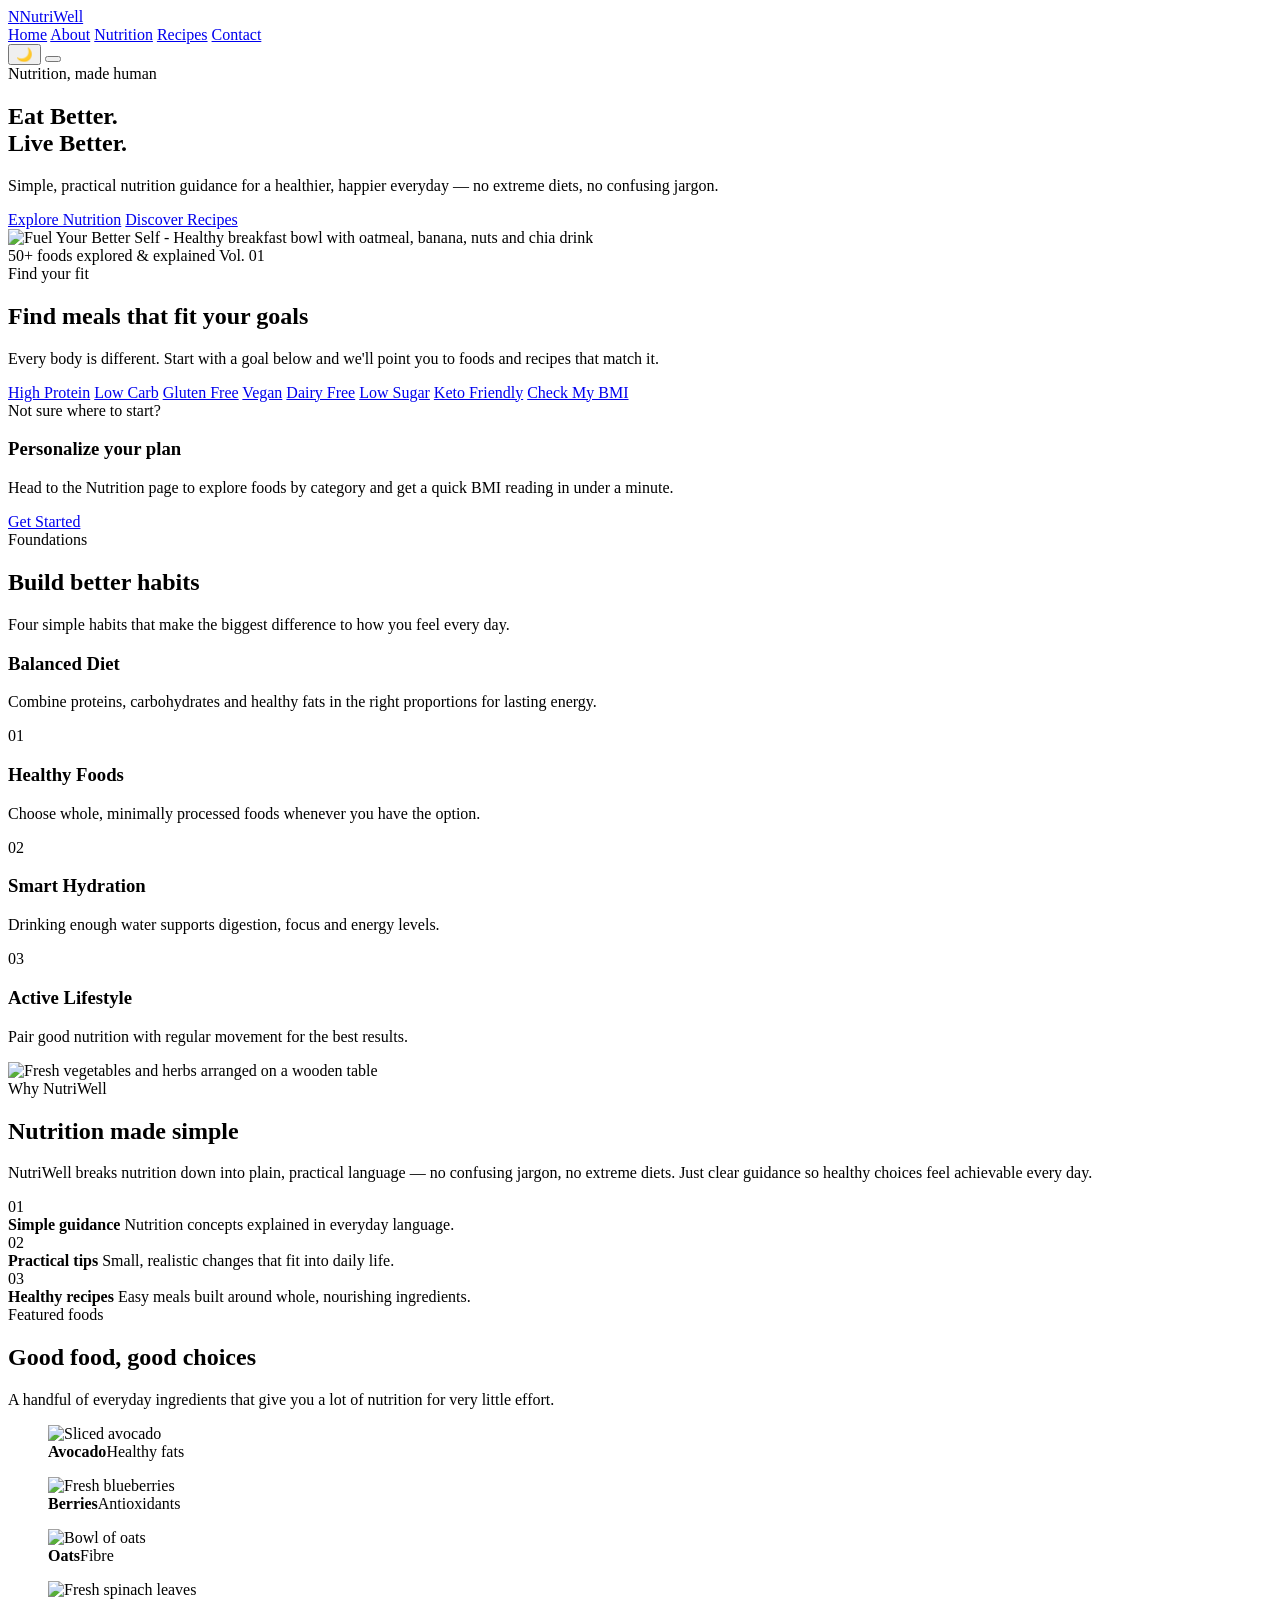
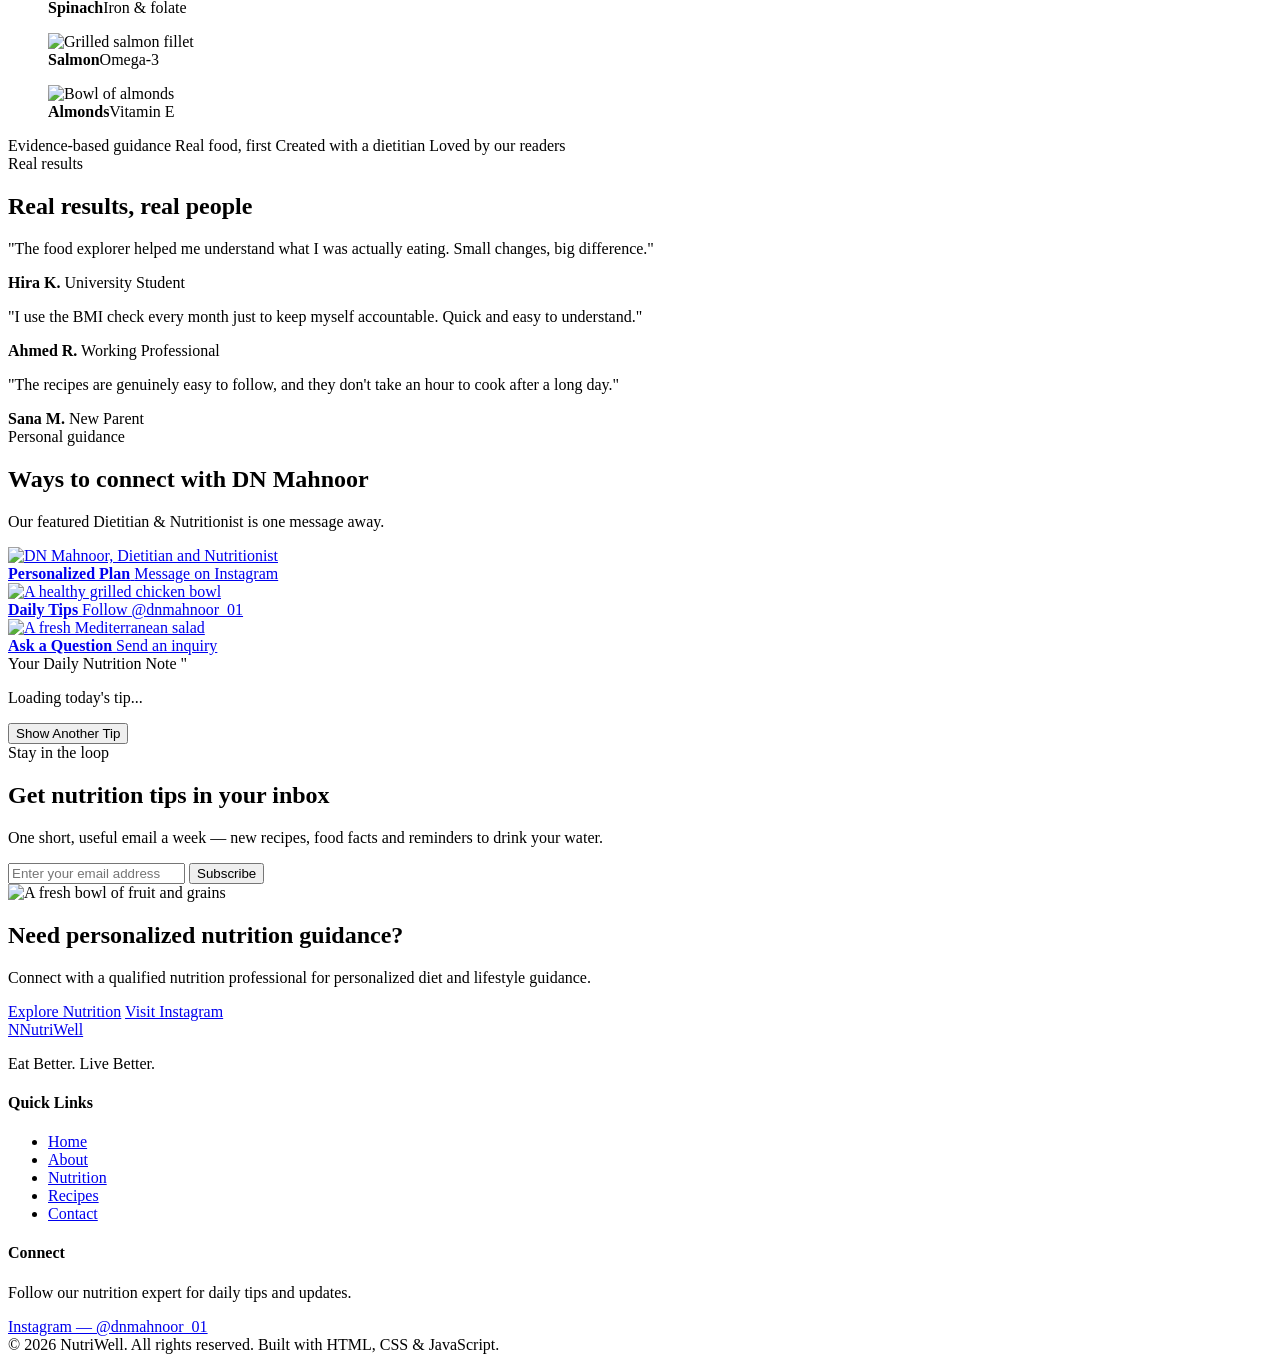
==== index.html @ a61ebe22 "feat: add core NutriWell website pages" ====
<!DOCTYPE html>
<html lang="en">
<head>
  <meta charset="UTF-8">
  <meta name="viewport" content="width=device-width, initial-scale=1.0">
  <title>NutriWell — Eat Better. Live Better.</title>
  <meta name="description" content="NutriWell is a nutrition and healthy-lifestyle platform helping you explore healthy foods, learn nutrition basics, discover recipes and check your BMI.">
  <link rel="preconnect" href="https://fonts.googleapis.com">
  <link href="https://fonts.googleapis.com/css2?family=Fraunces:ital,wght@0,500;0,600;1,500&family=Manrope:wght@400;500;600;700;800&display=swap" rel="stylesheet">
  <link rel="stylesheet" href="css/style.css">
</head>
<body>

  <header class="site-header">
    <div class="container navbar">
      <a href="index.html" class="logo"><span class="logo-mark">N</span>NutriWell</a>
      <nav class="nav-links" id="nav-links" aria-label="Main navigation">
       <a href="index.html" class="active" aria-current="page">Home</a>
        <a href="about.html">About</a>
        <a href="nutrition.html">Nutrition</a>
        <a href="recipes.html">Recipes</a>
        <a href="contact.html">Contact</a>
      </nav>
      <button class="theme-toggle" id="theme-toggle" aria-label="Toggle dark mode">
        <span class="theme-icon">🌙</span>
      </button>
      <button class="hamburger" id="hamburger" aria-label="Toggle navigation menu" aria-expanded="false">
        <span></span><span></span><span></span>
      </button>
    </div>
  </header>

  <main>

    <!-- ============ HERO ============ -->
    <section class="hero">
      <div class="hero-shape-1" aria-hidden="true"></div>
      <div class="hero-shape-2" aria-hidden="true"></div>
      <div class="container">
        <div class="hero-copy">
          <span class="hero-eyebrow">Nutrition, made human</span>
          <h1>Eat Better.<br>Live Better.</h1>
          <p>Simple, practical nutrition guidance for a healthier, happier everyday — no extreme diets, no confusing jargon.</p>
          <div class="hero-actions">
            <a href="nutrition.html" class="btn btn-primary">Explore Nutrition</a>
            <a href="recipes.html" class="btn btn-outline">Discover Recipes</a>
          </div>
        </div>
        <div class="hero-visual">
          <img src="images/expert/home_page.png " alt="Fuel Your Better Self - Healthy breakfast bowl with oatmeal, banana, nuts and chia drink">
          <div class="hero-visual-caption">
            <span>50+ foods explored &amp; explained</span>
            <span>Vol. 01</span>
          </div>
        </div>
      </div>
    </section>

    <!-- ============ GOAL FINDER ============ -->
    <section class="section-tight">
      <div class="container goal-finder">
        <div>
          <div class="section-head" style="margin-bottom:0;">
            <span class="section-kicker">Find your fit</span>
            <h2>Find meals that fit your goals</h2>
            <p>Every body is different. Start with a goal below and we'll point you to foods and recipes that match it.</p>
          </div>
          <div class="goal-list">
            <a class="goal-item" href="nutrition.html#food-explorer">High Protein</a>
            <a class="goal-item" href="nutrition.html#food-explorer">Low Carb</a>
            <a class="goal-item" href="nutrition.html#food-explorer">Gluten Free</a>
            <a class="goal-item" href="recipes.html">Vegan</a>
            <a class="goal-item" href="nutrition.html#food-explorer">Dairy Free</a>
            <a class="goal-item" href="nutrition.html#food-explorer">Low Sugar</a>
            <a class="goal-item" href="recipes.html">Keto Friendly</a>
            <a class="goal-item" href="nutrition.html#bmi-calculator">Check My BMI</a>
          </div>
        </div>
        <div class="personalize-panel">
          <span class="section-kicker">Not sure where to start?</span>
          <h3>Personalize your plan</h3>
          <p>Head to the Nutrition page to explore foods by category and get a quick BMI reading in under a minute.</p>
          <a href="nutrition.html" class="btn btn-primary">Get Started</a>
        </div>
      </div>
    </section>

    <!-- ============ FOUNDATIONS (Build Better Habits) ============ -->
    <section class="section-cream">
      <div class="container">
        <div class="section-head">
          <span class="section-kicker">Foundations</span>
          <h2>Build better habits</h2>
          <p>Four simple habits that make the biggest difference to how you feel every day.</p>
        </div>
        <div class="habits-editorial">
          <article class="habit-feature" style="background-image:url('https://images.unsplash.com/photo-1512621776951-a57141f2eefd?auto=format&fit=crop&w=800&q=80')">
            <div>
              <h3>Balanced Diet</h3>
              <p>Combine proteins, carbohydrates and healthy fats in the right proportions for lasting energy.</p>
            </div>
          </article>
          <article class="habit-plain">
            <span class="habit-mark">01</span>
            <h3>Healthy Foods</h3>
            <p>Choose whole, minimally processed foods whenever you have the option.</p>
          </article>
          <article class="habit-plain">
            <span class="habit-mark">02</span>
            <h3>Smart Hydration</h3>
            <p>Drinking enough water supports digestion, focus and energy levels.</p>
          </article>
          <article class="habit-plain">
            <span class="habit-mark">03</span>
            <h3>Active Lifestyle</h3>
            <p>Pair good nutrition with regular movement for the best results.</p>
          </article>
        </div>
      </div>
    </section>

    <!-- ============ WHY NUTRIWELL ============ -->
    <section>
      <div class="container split">
        <div class="split-media">
          <img src="https://images.unsplash.com/photo-1498837167922-ddd27525d352?auto=format&fit=crop&w=800&q=80" alt="Fresh vegetables and herbs arranged on a wooden table">
        </div>
        <div class="split-text">
          <span class="section-kicker">Why NutriWell</span>
          <h2>Nutrition made simple</h2>
          <p>NutriWell breaks nutrition down into plain, practical language — no confusing jargon, no extreme diets. Just clear guidance so healthy choices feel achievable every day.</p>
          <div class="benefit-list">
            <div class="benefit-item">
              <span class="benefit-dot">01</span>
              <div>
                <strong>Simple guidance</strong>
                <span>Nutrition concepts explained in everyday language.</span>
              </div>
            </div>
            <div class="benefit-item">
              <span class="benefit-dot">02</span>
              <div>
                <strong>Practical tips</strong>
                <span>Small, realistic changes that fit into daily life.</span>
              </div>
            </div>
            <div class="benefit-item">
              <span class="benefit-dot">03</span>
              <div>
                <strong>Healthy recipes</strong>
                <span>Easy meals built around whole, nourishing ingredients.</span>
              </div>
            </div>
          </div>
        </div>
      </div>
    </section>

    <!-- ============ FEATURED FOODS ============ -->
    <section class="section-cream">
      <div class="container">
        <div class="section-head">
          <span class="section-kicker">Featured foods</span>
          <h2>Good food, good choices</h2>
          <p>A handful of everyday ingredients that give you a lot of nutrition for very little effort.</p>
        </div>
        <div class="food-gallery">
          <figure class="gallery-item g-feature">
            <img src="https://images.unsplash.com/photo-1523049673857-eb18f1d7b578?auto=format&fit=crop&w=600&q=80" alt="Sliced avocado">
            <figcaption><strong>Avocado</strong><span>Healthy fats</span></figcaption>
          </figure>
          <figure class="gallery-item g-wide g-row1">
            <img src="https://images.unsplash.com/photo-1498557850523-fd3d118b962e?auto=format&fit=crop&w=600&q=80" alt="Fresh blueberries">
            <figcaption><strong>Berries</strong><span>Antioxidants</span></figcaption>
          </figure>
          <figure class="gallery-item g-cell g-row1">
            <img src="https://images.unsplash.com/photo-1517686469429-8bdb88b9f907?auto=format&fit=crop&w=500&q=80" alt="Bowl of oats">
            <figcaption><strong>Oats</strong><span>Fibre</span></figcaption>
          </figure>
          <figure class="gallery-item g-cell g-row2">
            <img src="https://images.unsplash.com/photo-1576045057995-568f588f82fb?auto=format&fit=crop&w=500&q=80" alt="Fresh spinach leaves">
            <figcaption><strong>Spinach</strong><span>Iron &amp; folate</span></figcaption>
          </figure>
          <figure class="gallery-item g-cell g-row2">
            <img src="https://images.unsplash.com/photo-1519708227418-c8fd9a32b7a2?auto=format&fit=crop&w=600&q=80" alt="Grilled salmon fillet">
            <figcaption><strong>Salmon</strong><span>Omega-3</span></figcaption>
          </figure>
          <figure class="gallery-item g-cell g-row2">
            <img src="https://images.unsplash.com/photo-1508061253366-f7da158b6d46?auto=format&fit=crop&w=600&q=80" alt="Bowl of almonds">
            <figcaption><strong>Almonds</strong><span>Vitamin E</span></figcaption>
          </figure>
        </div>
      </div>
    </section>

    <!-- ============ TRUST STRIP ============ -->
    <section style="padding: 0;">
      <div class="container" style="padding-left:0;padding-right:0;">
        <div class="trust-strip">
          <span>Evidence-based guidance</span>
          <span>Real food, first</span>
          <span>Created with a dietitian</span>
          <span>Loved by our readers</span>
        </div>
      </div>
    </section>

    <!-- ============ TESTIMONIALS ============ -->
    <section class="section-cream">
      <div class="container">
        <div class="section-head">
          <span class="section-kicker">Real results</span>
          <h2>Real results, real people</h2>
        </div>
        <div class="testimonial-editorial">
          <div class="testimonial-feature">
            <p class="quote">"The food explorer helped me understand what I was actually eating. Small changes, big difference."</p>
            <div class="testimonial-person">
              <strong>Hira K.</strong>
              <span>University Student</span>
            </div>
          </div>
          <div class="testimonial-side">
            <div>
              <p class="quote">"I use the BMI check every month just to keep myself accountable. Quick and easy to understand."</p>
              <div class="testimonial-person">
                <strong>Ahmed R.</strong>
                <span>Working Professional</span>
              </div>
            </div>
            <div>
              <p class="quote">"The recipes are genuinely easy to follow, and they don't take an hour to cook after a long day."</p>
              <div class="testimonial-person">
                <strong>Sana M.</strong>
                <span>New Parent</span>
              </div>
            </div>
          </div>
        </div>
      </div>
    </section>

    <!-- ============ CONNECT WITH THE EXPERT ============ -->
    <section>
      <div class="container">
        <div class="section-head">
          <span class="section-kicker">Personal guidance</span>
          <h2>Ways to connect with DN Mahnoor</h2>
          <p>Our featured Dietitian &amp; Nutritionist is one message away.</p>
        </div>
        <div class="connect-editorial">
          <a class="connect-card connect-primary" href="https://www.instagram.com/dnmahnoor_01/" target="_blank" rel="noopener noreferrer">
            <img src="images/expert/dn-mahnoor.png" alt="DN Mahnoor, Dietitian and Nutritionist" style="object-position: top center;">
            <div class="connect-card-label">
              <strong>Personalized Plan</strong>
              <span>Message on Instagram</span>
            </div>
          </a>
          <a class="connect-card" href="https://www.instagram.com/dnmahnoor_01/" target="_blank" rel="noopener noreferrer">
            <img src="https://images.unsplash.com/photo-1512621776951-a57141f2eefd?auto=format&fit=crop&w=600&q=80" alt="A healthy grilled chicken bowl">
            <div class="connect-card-label">
              <strong>Daily Tips</strong>
              <span>Follow @dnmahnoor_01</span>
            </div>
          </a>
          <a class="connect-card" href="contact.html">
            <img src="https://images.unsplash.com/photo-1512852939750-1305098529bf?auto=format&fit=crop&w=600&q=80" alt="A fresh Mediterranean salad">
            <div class="connect-card-label">
              <strong>Ask a Question</strong>
              <span>Send an inquiry</span>
            </div>
          </a>
        </div>
      </div>
    </section>

    <!-- ============ DAILY NUTRITION TIP ============ -->
    <section class="section-cream">
      <div class="container">
        <div class="tip-block">
          <span class="section-kicker">Your Daily Nutrition Note</span>
          <span class="tip-mark" aria-hidden="true">"</span>
          <p id="tip-text">Loading today's tip...</p>
          <button id="tip-button" class="btn btn-outline">Show Another Tip</button>
        </div>
      </div>
    </section>

    <!-- ============ NEWSLETTER ============ -->
    <section>
      <div class="container">
        <div class="promo-panel">
          <div class="promo-text">
            <span class="section-kicker">Stay in the loop</span>
            <h2>Get nutrition tips in your inbox</h2>
            <p>One short, useful email a week — new recipes, food facts and reminders to drink your water.</p>
            <form id="newsletter-form" novalidate>
              <div class="inline-form">
                <input type="email" id="newsletter-email" placeholder="Enter your email address" aria-label="Email address">
                <button type="submit">Subscribe</button>
              </div>
              <span class="newsletter-note" id="newsletter-note"></span>
            </form>
          </div>
          <div class="promo-media">
            <img src="https://images.unsplash.com/photo-1490645935967-10de6ba17061?auto=format&fit=crop&w=700&q=80" alt="A fresh bowl of fruit and grains">
          </div>
        </div>
      </div>
    </section>

    <!-- ============ CONSULTATION CTA ============ -->
    <section class="section-cream">
      <div class="container">
        <div class="cta-banner">
          <div>
            <h2>Need personalized nutrition guidance?</h2>
            <p>Connect with a qualified nutrition professional for personalized diet and lifestyle guidance.</p>
          </div>
          <div class="cta-actions">
            <a href="nutrition.html" class="btn btn-primary">Explore Nutrition</a>
            <a href="https://www.instagram.com/dnmahnoor_01/" target="_blank" rel="noopener noreferrer" class="btn btn-clay">Visit Instagram</a>
          </div>
        </div>
      </div>
    </section>

  </main>

  <footer class="site-footer">
    <div class="container">
      <div class="footer-grid">
        <div class="footer-brand">
          <a href="index.html" class="logo"><span class="logo-mark">N</span>NutriWell</a>
          <p>Eat Better. Live Better.</p>
        </div>
        <div class="footer-col">
          <h4>Quick Links</h4>
          <ul>
            <li><a href="index.html">Home</a></li>
            <li><a href="about.html">About</a></li>
            <li><a href="nutrition.html">Nutrition</a></li>
            <li><a href="recipes.html">Recipes</a></li>
            <li><a href="contact.html">Contact</a></li>
          </ul>
        </div>
        <div class="footer-col">
          <h4>Connect</h4>
          <p>Follow our nutrition expert for daily tips and updates.</p>
          <a class="footer-social" href="https://www.instagram.com/dnmahnoor_01/" target="_blank" rel="noopener noreferrer">Instagram — @dnmahnoor_01</a>
        </div>
      </div>
      <div class="footer-bottom">
        <span>© 2026 NutriWell. All rights reserved.</span>
        <span>Built with HTML, CSS &amp; JavaScript.</span>
      </div>
    </div>
  </footer>

  <script src="js/script.js"></script>
</body>
</html>
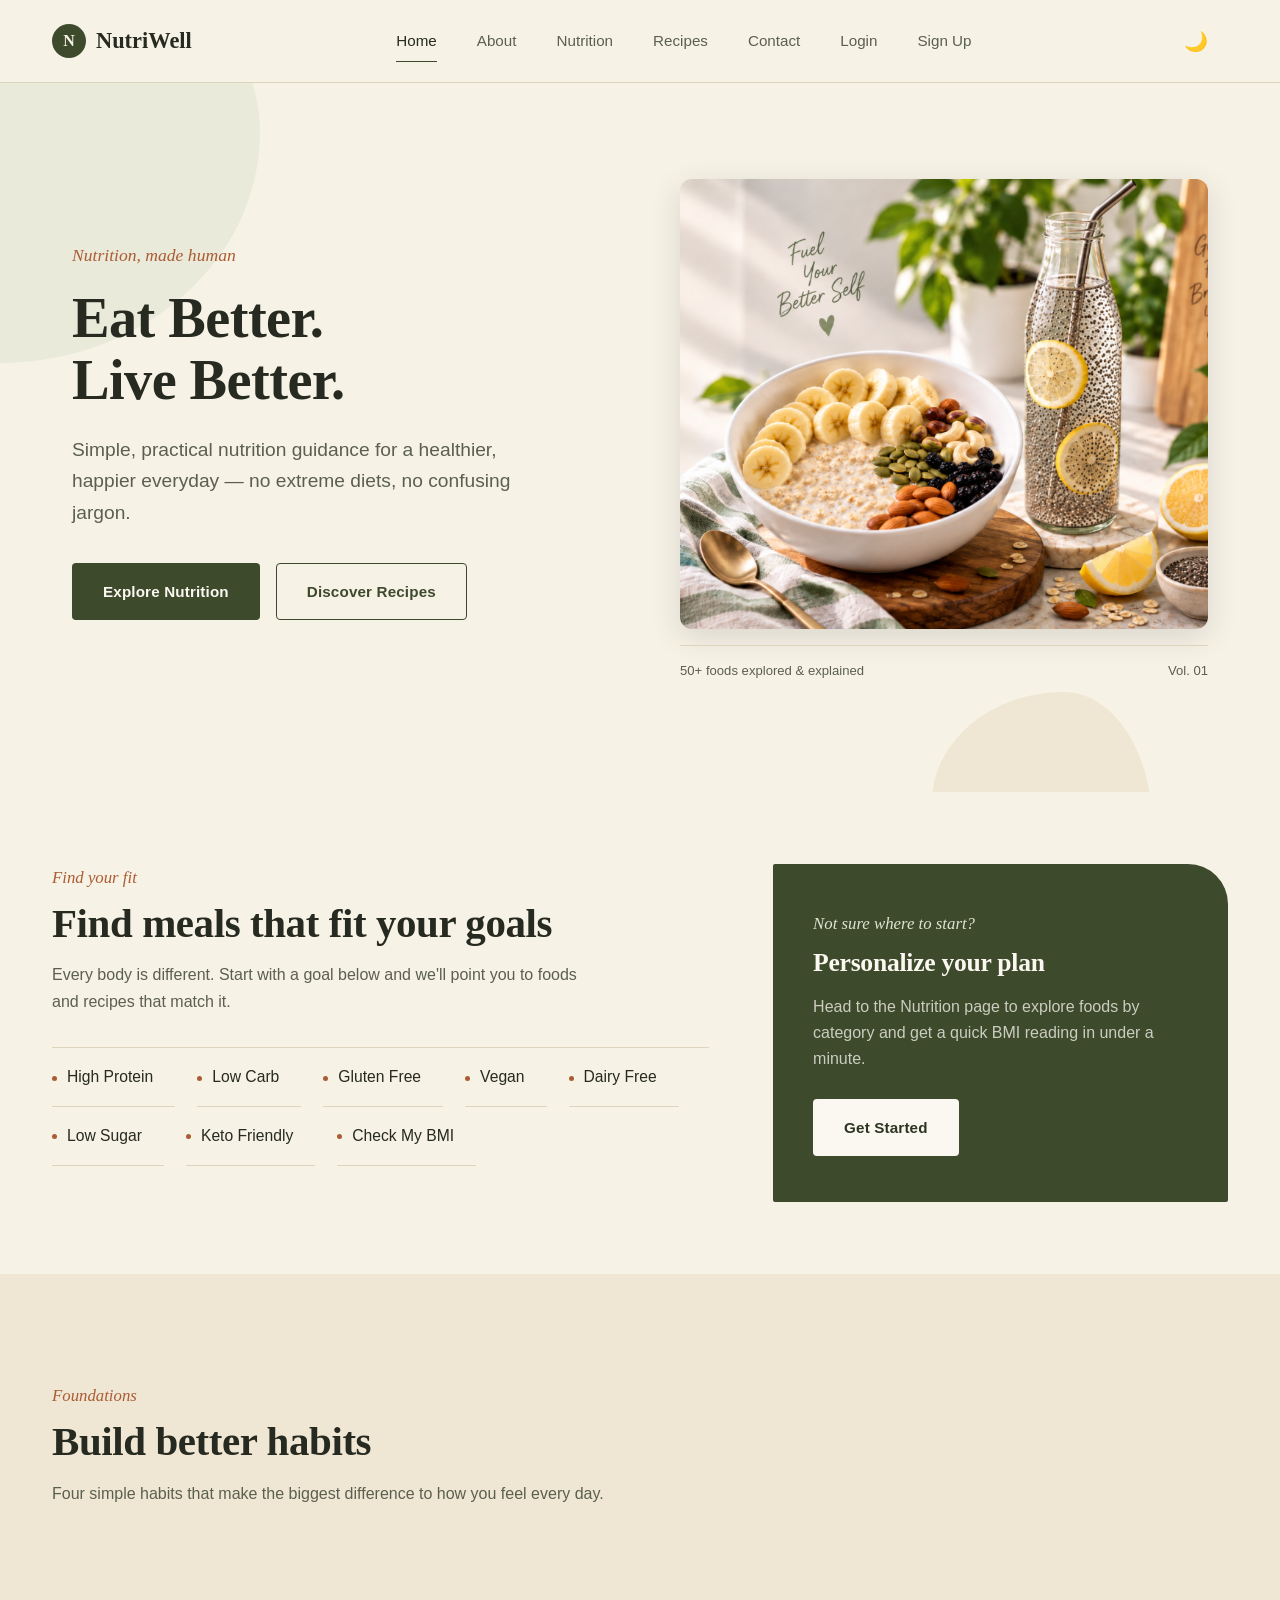
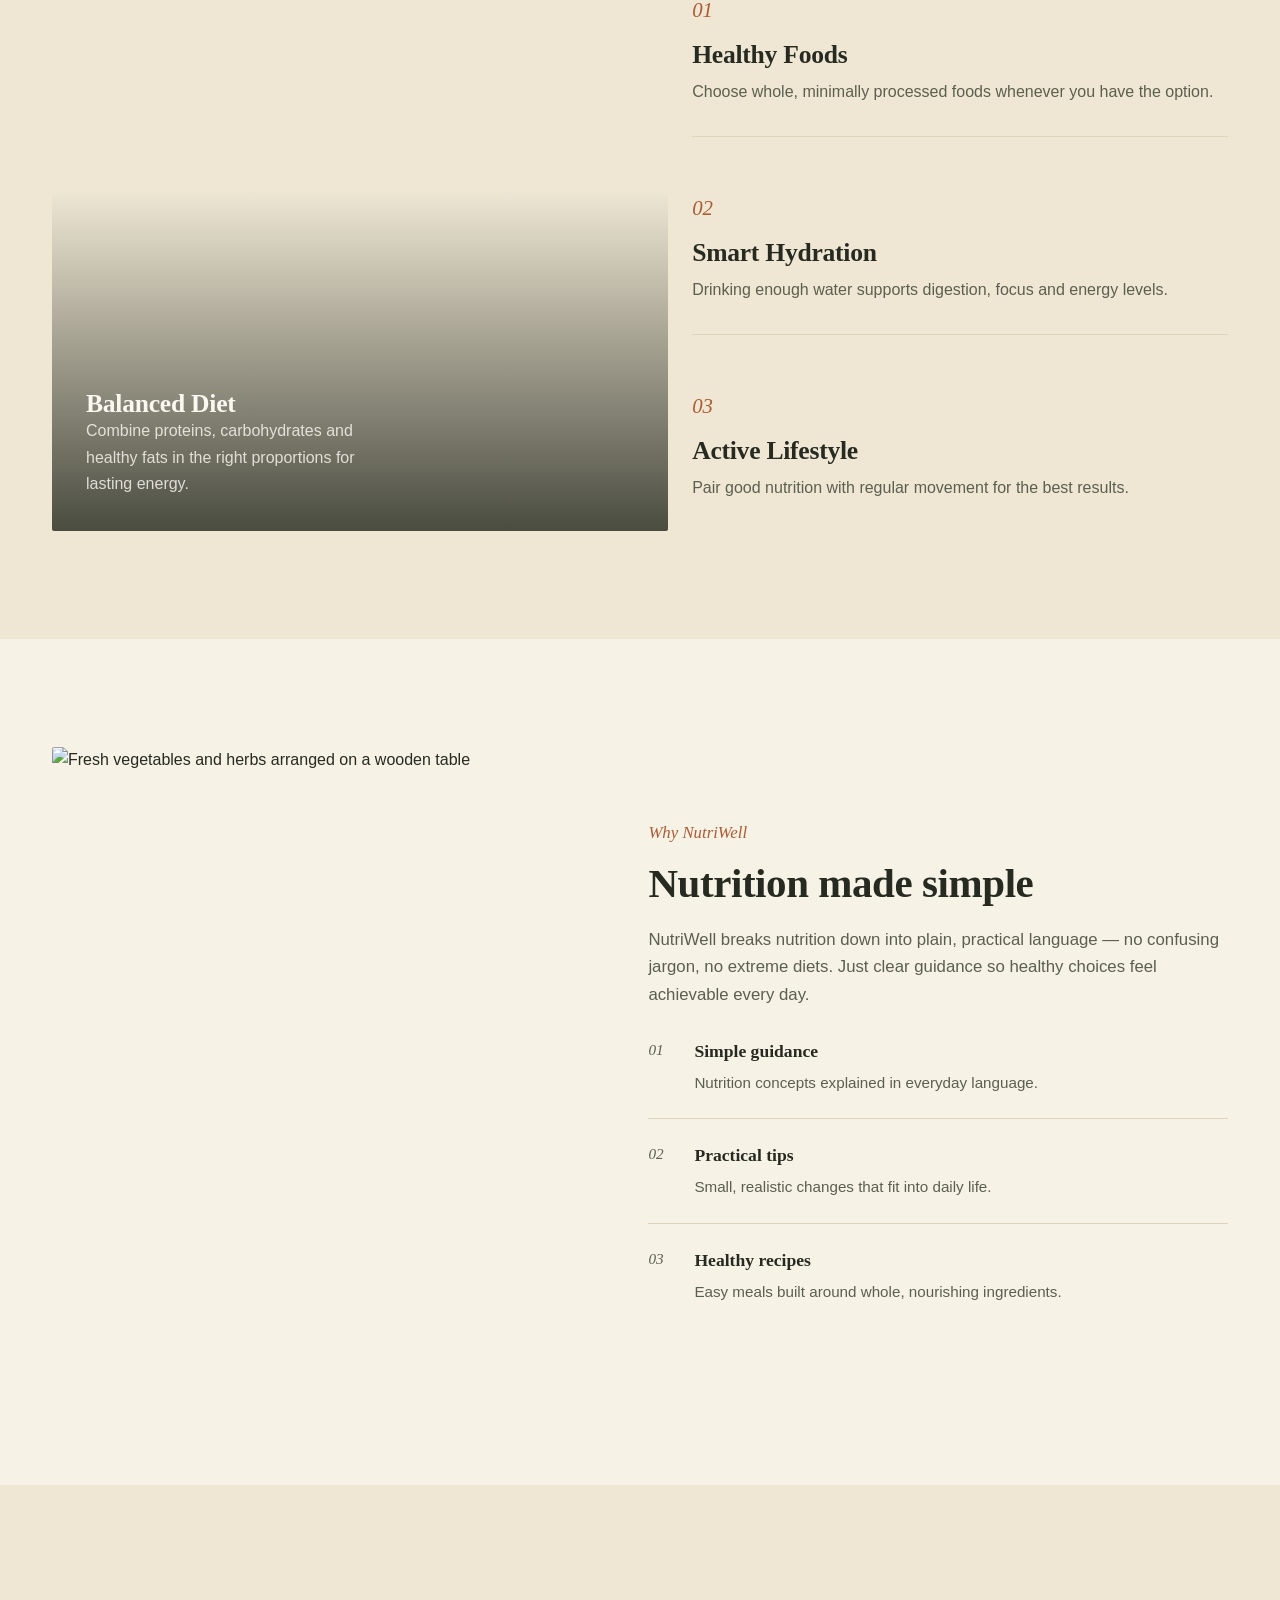
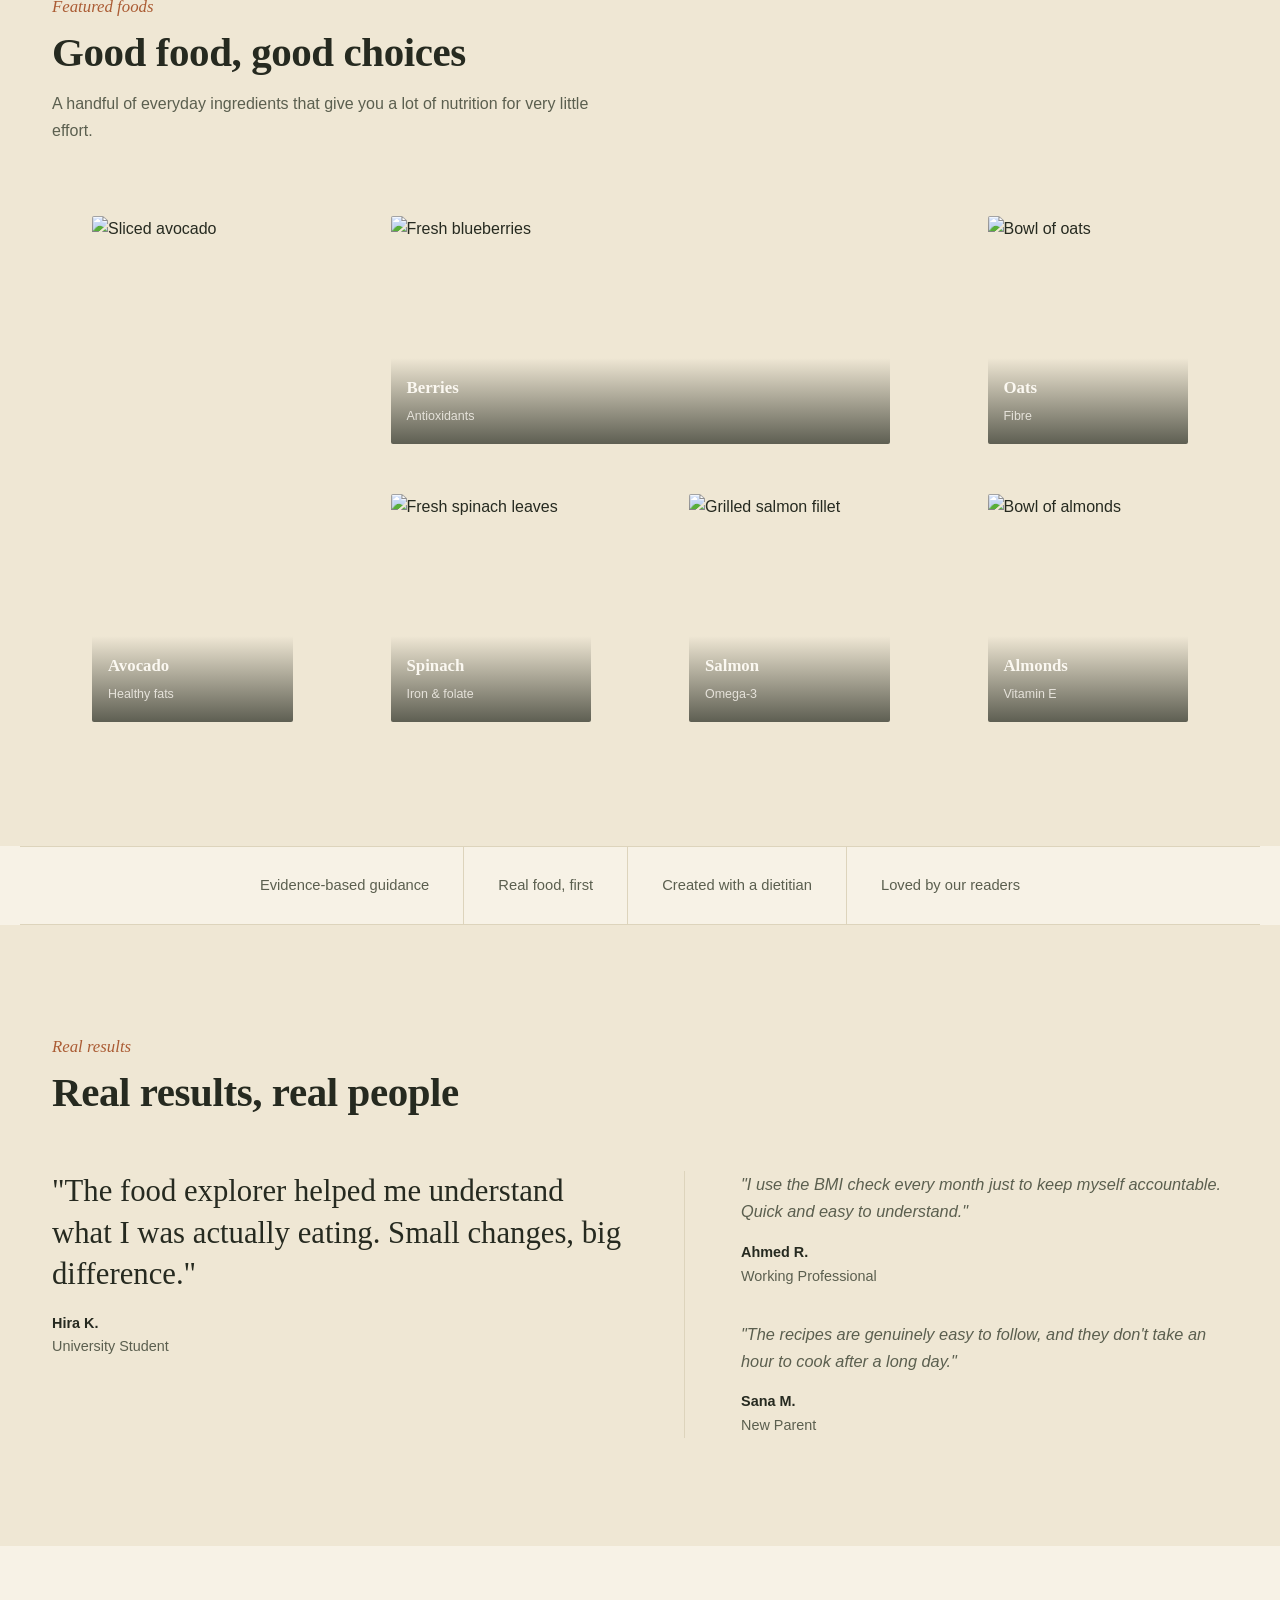
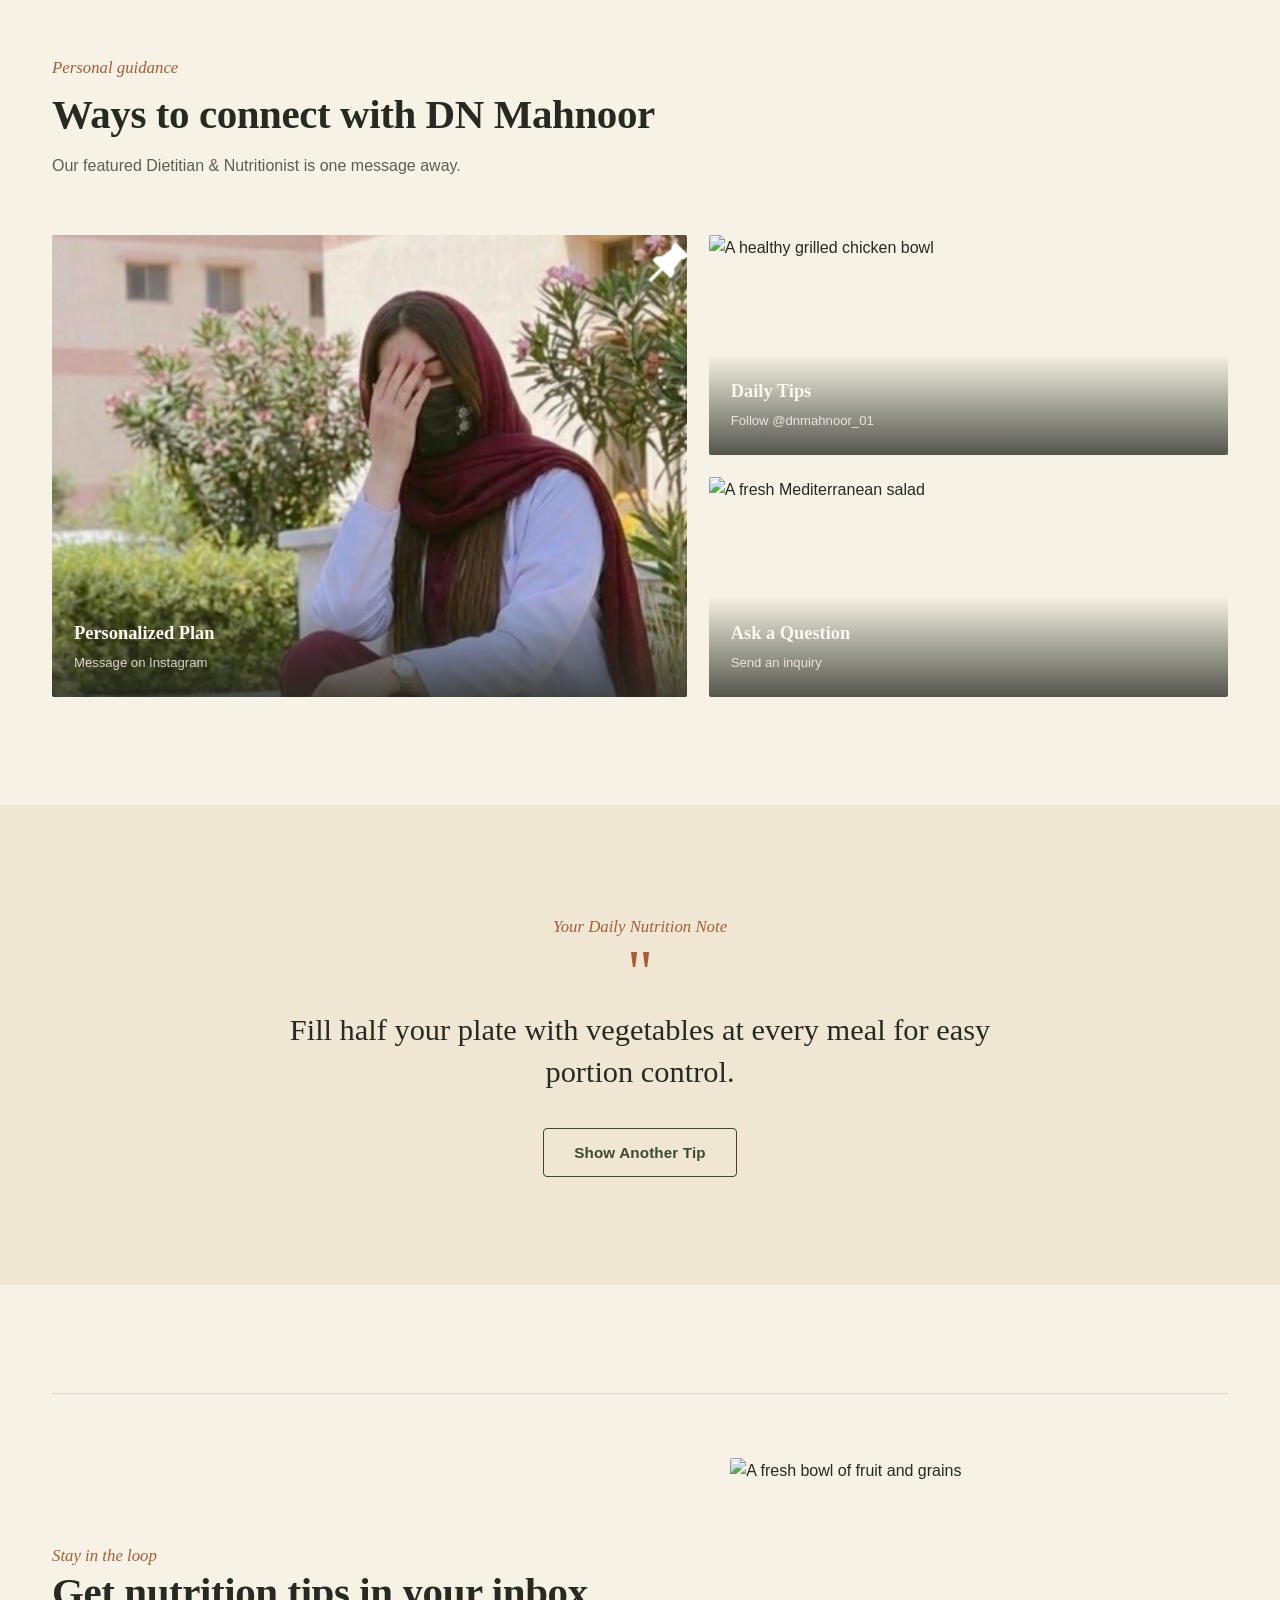
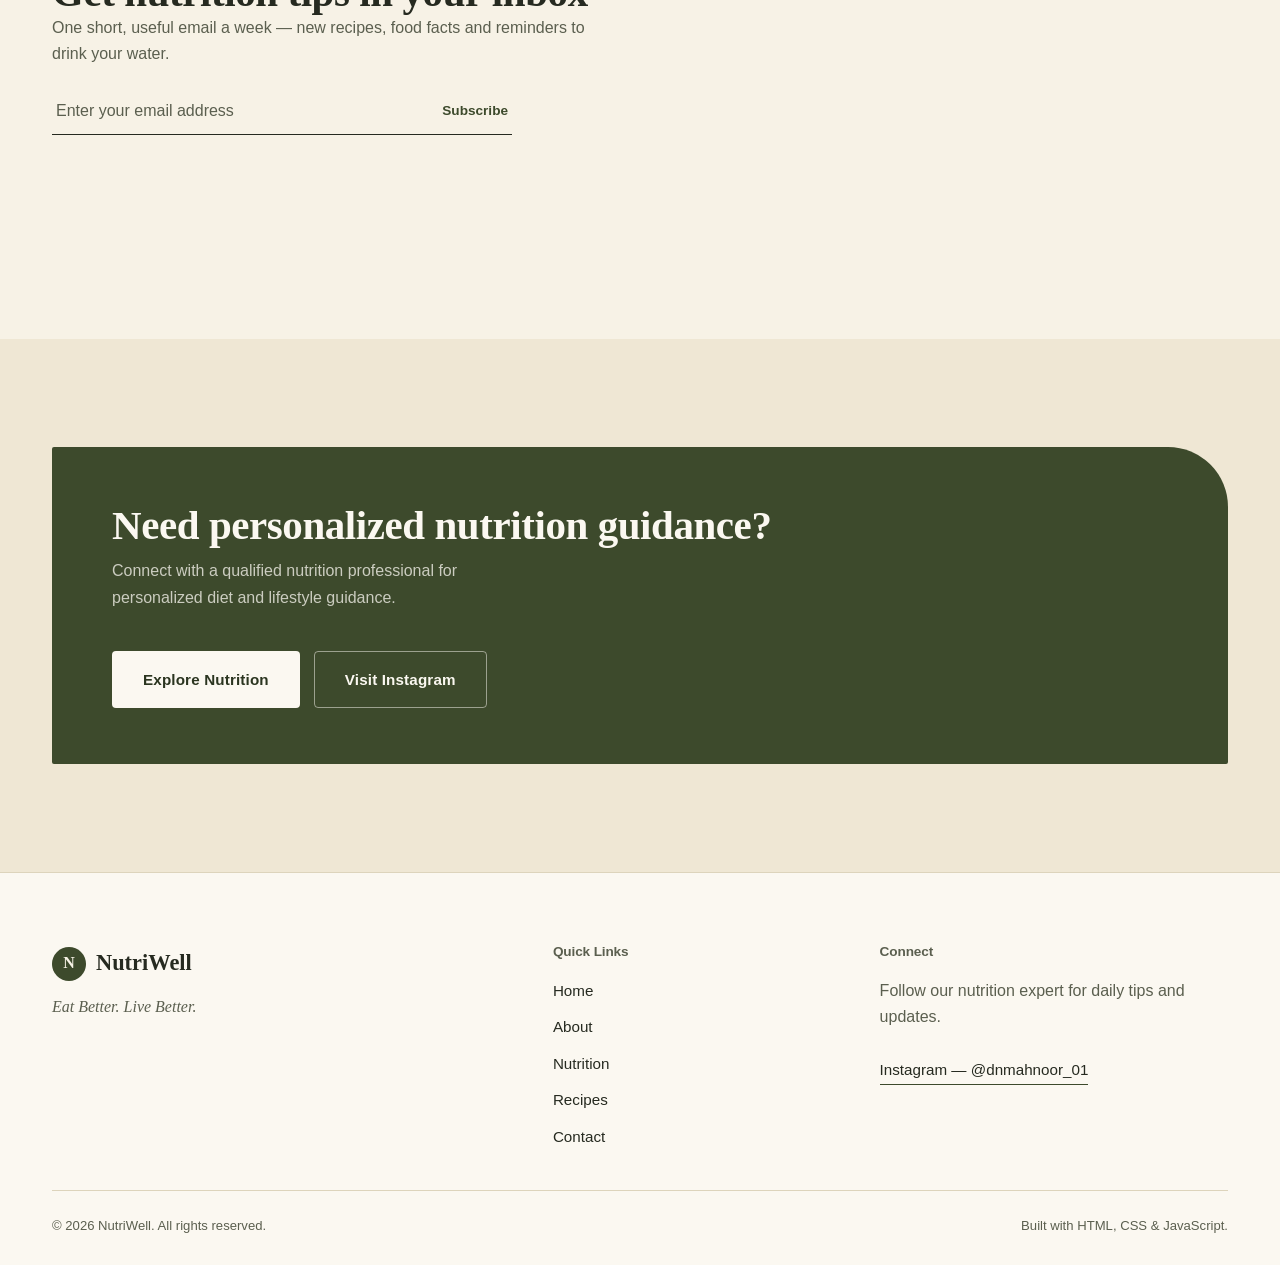
==== commit fd9faec4: "feat: add NutriWell login and signup authentication" ====
--- a/index.html
+++ b/index.html
@@ -20,6 +20,8 @@
         <a href="nutrition.html">Nutrition</a>
         <a href="recipes.html">Recipes</a>
         <a href="contact.html">Contact</a>
+        <a href="login.php">Login</a>
+        <a href="signup.php">Sign Up</a>
       </nav>
       <button class="theme-toggle" id="theme-toggle" aria-label="Toggle dark mode">
         <span class="theme-icon">🌙</span>
--- a/css/style.css
+++ b/css/style.css
@@ -0,0 +1,1875 @@
+/* =====================================================
+   NutriWell — Editorial Wellness Stylesheet
+   Vanilla CSS. Organized by feature/section.
+   ===================================================== */
+
+/* -----------------------------------------------------
+   1. Design tokens
+----------------------------------------------------- */
+:root {
+  /* Light Mode Colors */
+  --ink: #262a20;            /* near-black, warm charcoal — primary text */
+  --ink-soft: #5b5f4f;       /* secondary text on light backgrounds */
+  --olive: #3d4a2c;          /* deep olive — primary brand color */
+  --olive-dark: #2b3520;     /* darker olive — footer/forest sections */
+  --sage: #98a67f;           /* soft sage — mid accents, borders on dark */
+  --sage-pale: #dfe4d0;      /* pale sage tint */
+  --cream: #f7f2e6;          /* warm cream — base page background */
+  --paper: #fbf8f1;          /* slightly lighter paper tone */
+  --beige: #efe7d4;          /* light beige — alternating section bg */
+  --terracotta: #ab5c34;     /* muted terracotta/gold accent, used sparingly */
+  --line: #ddd4bc;           /* hairline border on cream */
+  --line-dark: rgba(247, 242, 230, 0.22); /* hairline on dark sections */
+  --white: #ffffff;
+
+  /* Typography */
+  --font-serif: "Fraunces", "Iowan Old Style", Georgia, serif;
+  --font-sans: "Manrope", "Segoe UI", sans-serif;
+
+  /* Layout */
+  --container: 1240px;
+  --nav-height: 82px;
+  --ease: cubic-bezier(0.22, 0.61, 0.36, 1);
+}
+
+/* Dark Mode Colors - Professional & Softer */
+[data-theme="dark"] {
+  --ink: #f5f4f1;            /* softer white text */
+  --ink-soft: #d1cfc9;       /* warm secondary text */
+  --olive: #8fbc72;          /* brighter olive for dark mode */
+  --olive-dark: #6b9450;     /* olive dark variant */
+  --sage: #a8b896;           /* softer sage */
+  --sage-pale: #2d3328;      /* subtle sage background */
+  --cream: #1e2019;          /* softer dark background */
+  --paper: #252b21;          /* warm dark paper */
+  --beige: #2a2f26;          /* warm dark beige */
+  --terracotta: #e49470;     /* warmer terracotta */
+  --line: #3d453a;           /* softer border color */
+  --line-dark: rgba(213, 208, 196, 0.12); /* subtle light lines */
+  --white: #1e2019;          /* matching dark background */
+}
+
+/* -----------------------------------------------------
+   2. Reset & base
+----------------------------------------------------- */
+* {
+  box-sizing: border-box;
+}
+
+html {
+  scroll-behavior: smooth;
+}
+
+body {
+  margin: 0;
+  font-family: var(--font-sans);
+  color: var(--ink);
+  background: var(--cream);
+  line-height: 1.65;
+  -webkit-font-smoothing: antialiased;
+  overflow-x: hidden;
+}
+
+img {
+  max-width: 100%;
+  display: block;
+}
+
+a {
+  color: inherit;
+  text-decoration: none;
+}
+
+ul, ol {
+  margin: 0;
+  padding: 0;
+  list-style: none;
+}
+
+button {
+  font-family: inherit;
+  cursor: pointer;
+  background: none;
+  border: none;
+}
+
+input, textarea {
+  font-family: inherit;
+  font-size: 1rem;
+}
+
+h1, h2, h3, h4 {
+  font-family: var(--font-serif);
+  color: var(--ink);
+  margin: 0;
+  line-height: 1.1;
+  font-weight: 600;
+  letter-spacing: -0.01em;
+}
+
+h1 { font-size: clamp(2.6rem, 4.4vw, 3.9rem); }
+h2 { font-size: clamp(2rem, 3.2vw, 2.75rem); }
+h3 { font-size: clamp(1.35rem, 2vw, 1.65rem); font-weight: 600; }
+h4 { font-size: 1.15rem; font-weight: 600; }
+
+p {
+  margin: 0 0 1rem;
+  color: var(--ink-soft);
+  max-width: 62ch;
+}
+
+p:last-child { margin-bottom: 0; }
+
+.container {
+  max-width: var(--container);
+  margin: 0 auto;
+  padding: 0 32px;
+}
+
+:focus-visible {
+  outline: 2px solid var(--olive);
+  outline-offset: 3px;
+}
+
+@media (prefers-reduced-motion: reduce) {
+  * { animation-duration: 0.001ms !important; transition-duration: 0.001ms !important; }
+}
+
+section {
+  padding: 108px 0;
+}
+
+.section-tight { padding: 72px 0; }
+
+.section-cream { background: var(--beige); }
+
+.section-forest {
+  background: var(--olive-dark);
+  color: var(--paper);
+}
+
+.section-forest p { color: rgba(251, 248, 241, 0.72); }
+
+/* -----------------------------------------------------
+   3. Section headings
+----------------------------------------------------- */
+.section-head {
+  max-width: 640px;
+  margin-bottom: 56px;
+}
+
+.section-head.center {
+  max-width: 620px;
+  margin-left: auto;
+  margin-right: auto;
+  text-align: center;
+}
+
+.section-head h2 {
+  margin-top: 10px;
+}
+
+.section-head p {
+  margin-top: 16px;
+}
+
+.section-head.center p { margin-left: auto; margin-right: auto; }
+
+.section-kicker {
+  font-family: var(--font-serif);
+  font-style: italic;
+  font-size: 1.05rem;
+  color: var(--terracotta);
+  display: block;
+}
+
+/* -----------------------------------------------------
+   4. Buttons
+----------------------------------------------------- */
+.btn {
+  display: inline-flex;
+  align-items: center;
+  justify-content: center;
+  gap: 8px;
+  padding: 15px 30px;
+  border-radius: 4px;
+  font-size: 0.95rem;
+  font-weight: 600;
+  letter-spacing: 0.01em;
+  transition: background 0.3s var(--ease), color 0.3s var(--ease), border-color 0.3s var(--ease), transform 0.3s var(--ease);
+  border: 1px solid transparent;
+  white-space: nowrap;
+}
+
+.btn-primary {
+  background: var(--olive);
+  color: var(--paper);
+}
+
+.btn-primary:hover {
+  background: var(--olive-dark);
+}
+
+.btn-outline {
+  background: transparent;
+  color: var(--olive);
+  border-color: var(--olive);
+}
+
+.btn-outline:hover {
+  background: var(--olive);
+  color: var(--paper);
+}
+
+.btn-clay {
+  background: transparent;
+  color: var(--terracotta);
+  border-color: var(--terracotta);
+}
+
+.btn-clay:hover {
+  background: var(--terracotta);
+  color: var(--paper);
+}
+
+.btn-small {
+  padding: 10px 20px;
+  font-size: 0.82rem;
+}
+
+/* On dark sections, outline buttons need light borders */
+.section-forest .btn-outline {
+  color: var(--paper);
+  border-color: rgba(251, 248, 241, 0.5);
+}
+
+.section-forest .btn-outline:hover {
+  background: var(--paper);
+  color: var(--olive-dark);
+}
+
+/* -----------------------------------------------------
+   5. Header & navigation
+----------------------------------------------------- */
+.site-header {
+  position: sticky;
+  top: 0;
+  z-index: 100;
+  background: rgba(247, 242, 230, 0.92);
+  backdrop-filter: blur(10px);
+  border-bottom: 1px solid var(--line);
+  transition: background 0.3s var(--ease);
+}
+
+[data-theme="dark"] .site-header {
+  background: rgba(30, 32, 25, 0.95);
+  backdrop-filter: blur(12px);
+  border-bottom: 1px solid var(--line);
+}
+
+.navbar {
+  display: flex;
+  align-items: center;
+  justify-content: space-between;
+  height: var(--nav-height);
+}
+
+.logo {
+  font-family: var(--font-serif);
+  font-size: 1.4rem;
+  font-weight: 600;
+  color: var(--ink);
+  display: flex;
+  align-items: center;
+  gap: 10px;
+  transition: color 0.3s var(--ease);
+}
+
+.logo-mark {
+  width: 34px;
+  height: 34px;
+  border-radius: 50%;
+  background: var(--olive);
+  color: var(--cream);
+  display: inline-flex;
+  align-items: center;
+  justify-content: center;
+  font-size: 1rem;
+  flex-shrink: 0;
+  transition: background 0.3s var(--ease), color 0.3s var(--ease);
+}
+
+.nav-links {
+  display: flex;
+  align-items: center;
+  gap: 40px;
+}
+
+.nav-links a {
+  position: relative;
+  font-size: 0.95rem;
+  color: var(--ink-soft);
+  padding: 6px 0;
+  transition: color 0.25s var(--ease);
+}
+
+.nav-links a::after {
+  content: "";
+  position: absolute;
+  left: 0;
+  bottom: -2px;
+  width: 0;
+  height: 1px;
+  background: var(--olive);
+  transition: width 0.3s var(--ease);
+}
+
+.nav-links a:hover,
+.nav-links a.active {
+  color: var(--ink);
+}
+
+.nav-links a:hover::after,
+.nav-links a.active::after {
+  width: 100%;
+}
+
+/* Theme Toggle Button */
+.theme-toggle {
+  display: flex;
+  align-items: center;
+  justify-content: center;
+  width: 40px;
+  height: 40px;
+  border-radius: 50%;
+  background: var(--beige);
+  border: 1px solid var(--line);
+  cursor: pointer;
+  transition: all 0.3s var(--ease);
+  margin-right: 15px;
+}
+
+.theme-toggle:hover {
+  background: var(--olive);
+  transform: scale(1.1);
+}
+
+.theme-toggle:hover .theme-icon {
+  filter: brightness(0) invert(1);
+}
+
+.theme-icon {
+  font-size: 1.2rem;
+  transition: all 0.3s var(--ease);
+}
+
+[data-theme="dark"] .theme-icon {
+  content: "☀️";
+}
+
+/* Dark Mode Enhancements */
+[data-theme="dark"] .btn-primary {
+  background: var(--olive);
+  color: var(--cream);
+  border-color: var(--olive);
+}
+
+[data-theme="dark"] .btn-primary:hover {
+  background: var(--olive-dark);
+  border-color: var(--olive-dark);
+}
+
+[data-theme="dark"] .btn-outline {
+  border-color: var(--line);
+  color: var(--ink);
+}
+
+[data-theme="dark"] .btn-outline:hover {
+  background: var(--sage-pale);
+  border-color: var(--sage);
+}
+
+[data-theme="dark"] .recipe-card,
+[data-theme="dark"] .food-card {
+  background: var(--paper);
+  border: 1px solid var(--line);
+}
+
+[data-theme="dark"] .modal-box {
+  background: var(--paper);
+  border: 1px solid var(--line);
+}
+
+.hamburger {
+  display: none;
+  flex-direction: column;
+  justify-content: center;
+  gap: 5px;
+  width: 32px;
+  height: 32px;
+  padding: 0;
+}
+
+.hamburger span {
+  display: block;
+  width: 100%;
+  height: 1.5px;
+  background: var(--ink);
+  transition: transform 0.3s var(--ease), opacity 0.3s var(--ease), background 0.3s var(--ease);
+}
+
+.hamburger.is-open span:nth-child(1) { transform: translateY(6.5px) rotate(45deg); }
+.hamburger.is-open span:nth-child(2) { opacity: 0; }
+.hamburger.is-open span:nth-child(3) { transform: translateY(-6.5px) rotate(-45deg); }
+
+/* Theme Toggle Button */
+.theme-toggle {
+  background: none;
+  border: none;
+  cursor: pointer;
+  padding: 8px;
+  border-radius: 8px;
+  transition: background 0.3s var(--ease);
+  margin-right: 12px;
+  display: flex;
+  align-items: center;
+  justify-content: center;
+}
+
+.theme-toggle:hover {
+  background: var(--sage-pale);
+}
+
+.theme-icon {
+  font-size: 1.2rem;
+  display: block;
+  transition: transform 0.3s var(--ease);
+}
+
+.theme-toggle:hover .theme-icon {
+  transform: scale(1.1);
+}
+
+[data-theme="dark"] .theme-toggle:hover {
+  background: rgba(255, 255, 255, 0.1);
+}
+
+@media (max-width: 860px) {
+  .hamburger { display: flex; }
+  .theme-toggle { 
+    margin-right: 8px;
+    padding: 6px;
+  }
+  .theme-icon {
+    font-size: 1.1rem;
+  }
+  
+  .theme-toggle { 
+    margin-right: 10px;
+    width: 36px;
+    height: 36px;
+  }
+
+  .nav-links {
+    position: fixed;
+    inset: var(--nav-height) 0 0 0;
+    background: var(--cream);
+    flex-direction: column;
+    align-items: flex-start;
+    justify-content: flex-start;
+    gap: 4px;
+    padding: 40px 32px;
+    transform: translateY(-12px);
+    opacity: 0;
+    pointer-events: none;
+    transition: opacity 0.3s var(--ease), transform 0.3s var(--ease), background 0.3s var(--ease);
+  }
+
+  .nav-links.is-open {
+    opacity: 1;
+    transform: translateY(0);
+    pointer-events: auto;
+  }
+
+  .nav-links a {
+    width: 100%;
+    padding: 16px 0;
+    border-bottom: 1px solid var(--line);
+    font-family: var(--font-serif);
+    font-size: 1.3rem;
+    color: var(--ink);
+  }
+
+  .nav-links a::after { display: none; }
+}
+
+/* -----------------------------------------------------
+   6. Page hero (inner pages)
+----------------------------------------------------- */
+.page-hero {
+  padding: 76px 0 60px;
+  border-bottom: 1px solid var(--line);
+}
+
+.page-hero .container {
+  max-width: 760px;
+}
+
+.page-hero h1 {
+  margin-bottom: 14px;
+}
+
+.page-hero p {
+  font-size: 1.15rem;
+  max-width: 46ch;
+}
+
+/* -----------------------------------------------------
+   7. Home — hero
+----------------------------------------------------- */
+.hero {
+  position: relative;
+  padding: 96px 0 110px;
+  overflow: hidden;
+}
+
+.hero .container {
+  display: grid;
+  grid-template-columns: 1fr 1fr;
+  gap: 80px;
+  align-items: center;
+  position: relative;
+  z-index: 1;
+  max-width: 1200px;
+}
+
+.hero-eyebrow {
+  font-family: var(--font-serif);
+  font-style: italic;
+  color: var(--terracotta);
+  font-size: 1.1rem;
+  display: block;
+  margin-bottom: 18px;
+}
+
+.hero-copy h1 {
+  margin-bottom: 22px;
+}
+
+.hero-copy p {
+  font-size: 1.2rem;
+  max-width: 42ch;
+  margin-bottom: 34px;
+}
+
+.hero-actions {
+  display: flex;
+  gap: 16px;
+  flex-wrap: wrap;
+}
+
+.hero-visual {
+  position: relative;
+}
+
+.hero-visual img {
+  width: 100%;
+  height: 450px;
+  object-fit: cover;
+  object-position: center;
+  border-radius: 12px;
+  box-shadow: 0 8px 32px rgba(0, 0, 0, 0.12);
+}
+
+.hero-visual-caption {
+  margin-top: 16px;
+  display: flex;
+  justify-content: space-between;
+  font-size: 0.82rem;
+  color: var(--ink-soft);
+  border-top: 1px solid var(--line);
+  padding-top: 14px;
+}
+
+.hero-shape-1 {
+  position: absolute;
+  top: -140px;
+  left: -160px;
+  width: 420px;
+  height: 420px;
+  border-radius: 46% 54% 62% 38% / 55% 45% 55% 45%;
+  background: var(--sage-pale);
+  opacity: 0.55;
+  z-index: 0;
+}
+
+.hero-shape-2 {
+  position: absolute;
+  bottom: -120px;
+  right: 10%;
+  width: 220px;
+  height: 220px;
+  border-radius: 60% 40% 45% 55% / 50% 60% 40% 50%;
+  background: var(--beige);
+  z-index: 0;
+}
+
+@media (max-width: 900px) {
+  .hero .container { 
+    grid-template-columns: 1fr; 
+    gap: 44px; 
+    max-width: 100%;
+  }
+  .hero-visual { 
+    order: -1; 
+  }
+  .hero-visual img {
+    height: 300px;
+  }
+  .hero { 
+    padding: 56px 0 72px; 
+  }
+}
+
+/* -----------------------------------------------------
+   8. Split layout (image + text), reused across pages
+----------------------------------------------------- */
+.split {
+  display: grid;
+  grid-template-columns: 0.95fr 1.05fr;
+  gap: 72px;
+  align-items: center;
+}
+
+.split-reverse { grid-template-columns: 1.05fr 0.95fr; }
+.split-reverse .split-media { order: 2; }
+.split-reverse .split-text { order: 1; }
+
+.split-media img {
+  width: 100%;
+  aspect-ratio: 5 / 6;
+  object-fit: cover;
+  border-radius: 2px;
+}
+
+.split-text .section-kicker { margin-bottom: 14px; }
+.split-text h2 { margin-bottom: 20px; }
+.split-text p { font-size: 1.05rem; }
+.split-text p + p { margin-top: 16px; }
+
+@media (max-width: 900px) {
+  .split, .split-reverse {
+    grid-template-columns: 1fr;
+    gap: 36px;
+  }
+  .split-reverse .split-media,
+  .split-reverse .split-text { order: initial; }
+}
+
+/* -----------------------------------------------------
+   9. Goal finder (home)
+----------------------------------------------------- */
+.goal-finder {
+  display: grid;
+  grid-template-columns: 1.3fr 0.9fr;
+  gap: 64px;
+  align-items: start;
+}
+
+.goal-list {
+  display: flex;
+  flex-wrap: wrap;
+  gap: 0;
+  margin-top: 32px;
+  border-top: 1px solid var(--line);
+}
+
+.goal-item {
+  padding: 16px 22px 16px 0;
+  margin-right: 22px;
+  border-bottom: 1px solid var(--line);
+  font-size: 0.98rem;
+  color: var(--ink);
+  position: relative;
+}
+
+.goal-item::before {
+  content: "";
+  display: inline-block;
+  width: 5px;
+  height: 5px;
+  border-radius: 50%;
+  background: var(--terracotta);
+  margin-right: 10px;
+  vertical-align: middle;
+}
+
+.goal-item:hover { color: var(--olive); }
+
+.personalize-panel {
+  background: var(--olive);
+  color: var(--paper);
+  padding: 46px 40px;
+  border-radius: 2px 40px 2px 2px;
+}
+
+.personalize-panel .section-kicker { color: var(--sage-pale); }
+
+.personalize-panel h3 {
+  color: var(--paper);
+  margin: 12px 0 16px;
+}
+
+.personalize-panel p {
+  color: rgba(251, 248, 241, 0.75);
+  margin-bottom: 26px;
+}
+
+.personalize-panel .btn-primary {
+  background: var(--paper);
+  color: var(--olive-dark);
+}
+
+.personalize-panel .btn-primary:hover {
+  background: var(--sage-pale);
+}
+
+@media (max-width: 900px) {
+  .goal-finder { grid-template-columns: 1fr; gap: 36px; }
+}
+
+/* -----------------------------------------------------
+   10. Why NutriWell — editorial benefit rows
+----------------------------------------------------- */
+.benefit-editorial {
+  display: grid;
+  grid-template-columns: repeat(3, 1fr);
+  gap: 0;
+  border-top: 1px solid var(--line);
+}
+
+.benefit-row {
+  padding: 40px 32px 40px 0;
+  border-right: 1px solid var(--line);
+}
+
+.benefit-row:last-child { border-right: none; }
+
+.benefit-index {
+  font-family: var(--font-serif);
+  font-style: italic;
+  font-size: 1.6rem;
+  color: var(--terracotta);
+  display: block;
+  margin-bottom: 18px;
+}
+
+.benefit-row h3 { margin-bottom: 12px; }
+
+@media (max-width: 860px) {
+  .benefit-editorial { grid-template-columns: 1fr; }
+  .benefit-row {
+    border-right: none;
+    border-bottom: 1px solid var(--line);
+    padding: 32px 0;
+  }
+  .benefit-row:last-child { border-bottom: none; }
+}
+
+/* Legacy benefit-list (About / Home use) kept for structural compatibility */
+.benefit-list {
+  margin-top: 28px;
+  display: flex;
+  flex-direction: column;
+  gap: 22px;
+}
+
+.benefit-item {
+  display: flex;
+  gap: 18px;
+  align-items: flex-start;
+  padding-bottom: 22px;
+  border-bottom: 1px solid var(--line);
+}
+
+.benefit-item:last-child { border-bottom: none; padding-bottom: 0; }
+
+.benefit-dot {
+  font-family: var(--font-serif);
+  font-style: italic;
+  color: var(--terracotta);
+  font-size: 1.2rem;
+  flex-shrink: 0;
+  width: 28px;
+}
+
+.benefit-item strong {
+  display: block;
+  font-family: var(--font-serif);
+  font-size: 1.1rem;
+  font-weight: 600;
+  margin-bottom: 4px;
+}
+
+.benefit-item span {
+  color: var(--ink-soft);
+  font-size: 0.95rem;
+}
+
+/* -----------------------------------------------------
+   11. Habits / foundations — editorial mixed layout
+----------------------------------------------------- */
+.habits-editorial {
+  display: grid;
+  grid-template-columns: 1.15fr 1fr;
+  gap: 24px;
+}
+
+.habit-feature {
+  grid-column: 1;
+  grid-row: 1 / span 3;
+  position: relative;
+  border-radius: 2px;
+  overflow: hidden;
+  min-height: 460px;
+  background-size: cover;
+  background-position: center;
+  display: flex;
+  align-items: flex-end;
+  padding: 34px;
+}
+
+.habit-feature::before {
+  content: "";
+  position: absolute;
+  inset: 0;
+  background: linear-gradient(180deg, rgba(38, 42, 32, 0) 40%, rgba(38, 42, 32, 0.82) 100%);
+}
+
+.habit-feature h3, .habit-feature p {
+  position: relative;
+  color: var(--paper);
+  z-index: 1;
+}
+
+.habit-feature p { color: rgba(251, 248, 241, 0.82); max-width: 34ch; }
+
+.habit-plain {
+  padding: 30px 0 30px;
+  border-bottom: 1px solid var(--line);
+}
+
+.habit-plain:last-child { border-bottom: none; }
+
+.habit-plain .habit-mark {
+  font-family: var(--font-serif);
+  font-style: italic;
+  font-size: 1.3rem;
+  color: var(--terracotta);
+  display: block;
+  margin-bottom: 14px;
+}
+
+.habit-plain h3 { margin-bottom: 10px; }
+
+@media (max-width: 900px) {
+  .habits-editorial { grid-template-columns: 1fr; }
+  .habit-feature { grid-row: auto; min-height: 320px; }
+}
+
+/* -----------------------------------------------------
+   12. Featured foods — editorial photo gallery
+----------------------------------------------------- */
+.food-gallery {
+  display: grid;
+  grid-template-columns: repeat(4, 1fr);
+  grid-template-rows: repeat(2, 260px);
+  gap: 18px;
+}
+
+.gallery-item {
+  position: relative;
+  border-radius: 2px;
+  overflow: hidden;
+}
+
+.gallery-item img {
+  width: 100%;
+  height: 100%;
+  object-fit: cover;
+  transition: transform 0.6s var(--ease);
+}
+
+.gallery-item:hover img { transform: scale(1.05); }
+
+.gallery-item figcaption {
+  position: absolute;
+  left: 0;
+  right: 0;
+  bottom: 0;
+  padding: 16px;
+  background: linear-gradient(180deg, rgba(38,42,32,0) 0%, rgba(38,42,32,0.72) 100%);
+  color: var(--paper);
+}
+
+.gallery-item figcaption strong { display: block; font-family: var(--font-serif); font-size: 1.05rem; }
+.gallery-item figcaption span { font-size: 0.78rem; color: rgba(251,248,241,0.8); }
+
+.gallery-item.g-feature { grid-column: 1 / 2; grid-row: 1 / 3; }
+.gallery-item.g-wide { grid-column: span 2; grid-row: 1 / 2; }
+.gallery-item.g-wide.g-row2 { grid-row: 2 / 3; }
+.gallery-item.g-cell { grid-column: span 1; }
+.gallery-item.g-cell.g-row1 { grid-row: 1 / 2; }
+.gallery-item.g-cell.g-row2 { grid-row: 2 / 3; }
+
+@media (max-width: 900px) {
+  .food-gallery { grid-template-columns: repeat(2, 1fr); grid-template-rows: none; grid-auto-rows: 200px; }
+  .gallery-item, .gallery-item.g-feature, .gallery-item.g-wide, .gallery-item.g-cell {
+    grid-column: span 1;
+    grid-row: auto;
+  }
+  .gallery-item.g-feature { grid-column: span 2; grid-row: span 2; }
+}
+
+/* -----------------------------------------------------
+   13. Daily nutrition tip
+----------------------------------------------------- */
+.tip-block {
+  max-width: 760px;
+  margin: 0 auto;
+  text-align: center;
+  position: relative;
+}
+
+.tip-mark {
+  font-family: var(--font-serif);
+  font-size: 4rem;
+  color: var(--terracotta);
+  line-height: 1;
+  display: block;
+  margin-bottom: 4px;
+}
+
+.tip-block p#tip-text {
+  font-family: var(--font-serif);
+  font-size: clamp(1.4rem, 2.4vw, 1.9rem);
+  color: var(--ink);
+  font-weight: 500;
+  line-height: 1.4;
+  max-width: none;
+  margin-bottom: 34px;
+}
+
+/* -----------------------------------------------------
+   14. Trust strip
+----------------------------------------------------- */
+.trust-strip {
+  display: flex;
+  justify-content: center;
+  flex-wrap: wrap;
+  gap: 0;
+  border-top: 1px solid var(--line);
+  border-bottom: 1px solid var(--line);
+}
+
+.trust-strip span {
+  padding: 26px 34px;
+  font-size: 0.92rem;
+  color: var(--ink-soft);
+  border-right: 1px solid var(--line);
+}
+
+.trust-strip span:last-child { border-right: none; }
+
+@media (max-width: 700px) {
+  .trust-strip span { border-right: none; border-bottom: 1px solid var(--line); width: 100%; text-align: center; padding: 18px 0; }
+  .trust-strip span:last-child { border-bottom: none; }
+}
+
+/* -----------------------------------------------------
+   15. Testimonials — one large quote + two smaller
+----------------------------------------------------- */
+.testimonial-editorial {
+  display: grid;
+  grid-template-columns: 1.3fr 1fr;
+  gap: 56px;
+}
+
+.testimonial-feature {
+  border-right: 1px solid var(--line);
+  padding-right: 56px;
+}
+
+.testimonial-feature .quote {
+  font-family: var(--font-serif);
+  font-size: clamp(1.5rem, 2.4vw, 2rem);
+  color: var(--ink);
+  font-weight: 500;
+  line-height: 1.35;
+  max-width: none;
+}
+
+.testimonial-side {
+  display: flex;
+  flex-direction: column;
+  gap: 32px;
+}
+
+.testimonial-side .quote {
+  font-size: 1.02rem;
+  font-style: italic;
+  color: var(--ink-soft);
+}
+
+.testimonial-person {
+  margin-top: 16px;
+  font-size: 0.9rem;
+}
+
+.testimonial-person strong {
+  font-family: var(--font-sans);
+  color: var(--ink);
+  display: block;
+}
+
+.testimonial-person span { color: var(--ink-soft); }
+
+@media (max-width: 860px) {
+  .testimonial-editorial { grid-template-columns: 1fr; }
+  .testimonial-feature { border-right: none; padding-right: 0; border-bottom: 1px solid var(--line); padding-bottom: 36px; }
+}
+
+/* -----------------------------------------------------
+   16. Connect with expert — varied image grid
+----------------------------------------------------- */
+.connect-editorial {
+  display: grid;
+  grid-template-columns: 1.1fr 0.9fr;
+  gap: 22px;
+}
+
+.connect-editorial .connect-primary {
+  grid-row: span 2;
+}
+
+.connect-card {
+  position: relative;
+  display: block;
+  border-radius: 2px;
+  overflow: hidden;
+  min-height: 220px;
+}
+
+.connect-primary { min-height: 460px; }
+
+.connect-card img {
+  width: 100%;
+  height: 100%;
+  object-fit: cover;
+  position: absolute;
+  inset: 0;
+  transition: transform 0.6s var(--ease);
+}
+
+.connect-card:hover img { transform: scale(1.04); }
+
+.connect-card-label {
+  position: absolute;
+  left: 0; right: 0; bottom: 0;
+  padding: 22px;
+  background: linear-gradient(180deg, rgba(38,42,32,0) 0%, rgba(38,42,32,0.78) 100%);
+  color: var(--paper);
+}
+
+.connect-card-label strong { display: block; font-family: var(--font-serif); font-size: 1.15rem; }
+.connect-card-label span { font-size: 0.82rem; color: rgba(251,248,241,0.82); }
+
+@media (max-width: 860px) {
+  .connect-editorial { grid-template-columns: 1fr; }
+  .connect-editorial .connect-primary { grid-row: auto; }
+  .connect-primary { min-height: 300px; }
+}
+
+/* -----------------------------------------------------
+   17. Newsletter panel
+----------------------------------------------------- */
+.promo-panel {
+  display: grid;
+  grid-template-columns: 1fr 0.8fr;
+  gap: 56px;
+  align-items: center;
+  border-top: 1px solid var(--line);
+  padding-top: 64px;
+}
+
+.promo-text form { margin-top: 26px; }
+
+.inline-form {
+  display: flex;
+  gap: 0;
+  border-bottom: 1px solid var(--ink);
+  max-width: 460px;
+  padding-bottom: 6px;
+}
+
+.inline-form input {
+  flex: 1;
+  border: none;
+  background: transparent;
+  padding: 8px 4px;
+  font-size: 1rem;
+  color: var(--ink);
+}
+
+.inline-form input::placeholder { color: var(--ink-soft); }
+
+.inline-form button {
+  font-size: 0.85rem;
+  font-weight: 600;
+  color: var(--olive);
+  padding: 8px 4px;
+}
+
+.inline-form button:hover { color: var(--terracotta); }
+
+.newsletter-note {
+  display: block;
+  margin-top: 12px;
+  font-size: 0.85rem;
+}
+
+.newsletter-note.error { color: var(--terracotta); }
+.newsletter-note.success { color: var(--olive); }
+
+.promo-media img {
+  width: 100%;
+  aspect-ratio: 4/3;
+  object-fit: cover;
+  border-radius: 2px;
+}
+
+@media (max-width: 860px) {
+  .promo-panel { grid-template-columns: 1fr; gap: 32px; }
+  .promo-media { order: -1; }
+}
+
+/* -----------------------------------------------------
+   18. CTA banner
+----------------------------------------------------- */
+.cta-banner {
+  display: flex;
+  justify-content: space-between;
+  align-items: center;
+  gap: 40px;
+  flex-wrap: wrap;
+  background: var(--olive);
+  color: var(--paper);
+  padding: 56px 60px;
+  border-radius: 2px 60px 2px 2px;
+}
+
+.cta-banner h2 { color: var(--paper); margin-bottom: 10px; }
+.cta-banner p { color: rgba(251,248,241,0.75); max-width: 46ch; }
+
+.cta-actions { display: flex; gap: 14px; flex-wrap: wrap; }
+
+.cta-banner .btn-primary { background: var(--paper); color: var(--olive-dark); }
+.cta-banner .btn-primary:hover { background: var(--sage-pale); }
+.cta-banner .btn-clay { color: var(--paper); border-color: rgba(251,248,241,0.5); }
+.cta-banner .btn-clay:hover { background: var(--paper); color: var(--olive-dark); border-color: var(--paper); }
+
+@media (max-width: 700px) {
+  .cta-banner { padding: 40px 28px; border-radius: 2px 32px 2px 2px; }
+}
+
+/* -----------------------------------------------------
+   19. Footer
+----------------------------------------------------- */
+.site-footer {
+  background: var(--paper);
+  border-top: 1px solid var(--line);
+  padding: 72px 0 28px;
+}
+
+.footer-grid {
+  display: grid;
+  grid-template-columns: 1.3fr 0.8fr 1fr;
+  gap: 48px;
+  padding-bottom: 40px;
+  border-bottom: 1px solid var(--line);
+}
+
+.footer-brand p {
+  margin-top: 12px;
+  font-family: var(--font-serif);
+  font-style: italic;
+  color: var(--ink-soft);
+}
+
+.footer-col h4 {
+  font-family: var(--font-sans);
+  font-size: 0.85rem;
+  color: var(--ink-soft);
+  font-weight: 600;
+  margin-bottom: 18px;
+}
+
+.footer-col ul { display: flex; flex-direction: column; gap: 10px; }
+.footer-col a { font-size: 0.95rem; color: var(--ink); }
+.footer-col a:hover { color: var(--olive); }
+
+.footer-social {
+  display: inline-block;
+  margin-top: 10px;
+  font-size: 0.95rem;
+  color: var(--olive);
+  border-bottom: 1px solid var(--olive);
+  padding-bottom: 2px;
+}
+
+.footer-bottom {
+  display: flex;
+  justify-content: space-between;
+  flex-wrap: wrap;
+  gap: 8px;
+  padding-top: 24px;
+  font-size: 0.82rem;
+  color: var(--ink-soft);
+}
+
+@media (max-width: 700px) {
+  .footer-grid { grid-template-columns: 1fr; gap: 32px; }
+}
+
+/* -----------------------------------------------------
+   20. About — approach steps (staggered, distinct)
+----------------------------------------------------- */
+.approach-editorial {
+  display: grid;
+  grid-template-columns: repeat(3, 1fr);
+  gap: 28px;
+}
+
+.approach-step-block:nth-child(2) { margin-top: 44px; }
+.approach-step-block:nth-child(3) { margin-top: 88px; }
+
+.approach-num {
+  font-family: var(--font-serif);
+  font-size: 2.6rem;
+  font-style: italic;
+  color: var(--sage);
+  display: block;
+  margin-bottom: 18px;
+}
+
+.approach-step-block h3 { margin-bottom: 12px; }
+.approach-step-block { padding-top: 24px; border-top: 2px solid var(--ink); }
+
+@media (max-width: 860px) {
+  .approach-editorial { grid-template-columns: 1fr; gap: 40px; }
+  .approach-step-block:nth-child(2), .approach-step-block:nth-child(3) { margin-top: 0; }
+}
+
+/* -----------------------------------------------------
+   21. Numbered accordion
+----------------------------------------------------- */
+.accordion { border-top: 1px solid var(--line); max-width: 780px; margin: 0 auto; }
+
+.accordion-item { border-bottom: 1px solid var(--line); }
+
+.accordion-trigger {
+  width: 100%;
+  display: flex;
+  align-items: center;
+  gap: 26px;
+  padding: 28px 4px;
+  text-align: left;
+  font-family: var(--font-serif);
+  font-size: 1.2rem;
+  color: var(--ink);
+}
+
+.accordion-num {
+  font-size: 0.95rem;
+  color: var(--terracotta);
+  font-family: var(--font-sans);
+  font-weight: 600;
+  flex-shrink: 0;
+  width: 28px;
+}
+
+.accordion-trigger span:not(.accordion-num):not(.accordion-icon) { flex: 1; }
+
+.accordion-icon {
+  font-family: var(--font-sans);
+  font-size: 1.3rem;
+  color: var(--ink-soft);
+  transition: transform 0.3s var(--ease);
+  flex-shrink: 0;
+}
+
+.accordion-item.is-open .accordion-icon { transform: rotate(45deg); color: var(--olive); }
+
+.accordion-panel {
+  max-height: 0;
+  overflow: hidden;
+  transition: max-height 0.4s var(--ease);
+}
+
+.accordion-panel p {
+  padding: 0 4px 28px 54px;
+  font-size: 1rem;
+}
+
+/* -----------------------------------------------------
+   22. About — stats
+----------------------------------------------------- */
+.stats-grid {
+  display: grid;
+  grid-template-columns: repeat(4, 1fr);
+  gap: 24px;
+  text-align: center;
+}
+
+.stat-number {
+  font-family: var(--font-serif);
+  font-size: clamp(2.4rem, 4vw, 3.4rem);
+  color: var(--paper);
+  font-style: italic;
+}
+
+.stat-label {
+  margin-top: 8px;
+  font-size: 0.88rem;
+  color: rgba(251,248,241,0.68);
+}
+
+@media (max-width: 700px) {
+  .stats-grid { grid-template-columns: repeat(2, 1fr); gap: 36px 20px; }
+}
+
+/* -----------------------------------------------------
+   23. Nutrition categories — elegant list
+----------------------------------------------------- */
+.category-list {
+  display: grid;
+  grid-template-columns: repeat(2, 1fr);
+  border-top: 1px solid var(--line);
+  border-left: 1px solid var(--line);
+}
+
+.category-row {
+  display: flex;
+  align-items: baseline;
+  gap: 22px;
+  padding: 26px 28px;
+  border-right: 1px solid var(--line);
+  border-bottom: 1px solid var(--line);
+}
+
+.category-initial {
+  font-family: var(--font-serif);
+  font-style: italic;
+  font-size: 1.7rem;
+  color: var(--sage);
+  flex-shrink: 0;
+  width: 34px;
+}
+
+.category-row h3 { margin-bottom: 4px; font-size: 1.15rem; }
+.category-row p { font-size: 0.92rem; margin-bottom: 6px; }
+
+.category-examples {
+  font-size: 0.8rem;
+  color: var(--terracotta);
+  font-style: italic;
+}
+
+@media (max-width: 760px) {
+  .category-list { grid-template-columns: 1fr; }
+}
+
+/* -----------------------------------------------------
+   24. Filter bar (Food Explorer / Recipes)
+----------------------------------------------------- */
+.filter-bar {
+  display: flex;
+  gap: 30px;
+  flex-wrap: wrap;
+  border-bottom: 1px solid var(--line);
+  margin-bottom: 44px;
+}
+
+.filter-btn {
+  padding: 0 0 16px;
+  font-size: 0.95rem;
+  color: var(--ink-soft);
+  position: relative;
+  border-bottom: 2px solid transparent;
+  margin-bottom: -1px;
+  transition: color 0.25s var(--ease);
+}
+
+.filter-btn:hover { color: var(--ink); }
+
+.filter-btn.active {
+  color: var(--olive);
+  border-bottom-color: var(--olive);
+}
+
+/* -----------------------------------------------------
+   25. Food explorer grid (JS-rendered cards)
+----------------------------------------------------- */
+.food-grid {
+  display: grid;
+  grid-template-columns: repeat(4, 1fr);
+  gap: 32px 26px;
+}
+
+.food-card {
+  display: flex;
+  flex-direction: column;
+}
+
+.food-card img {
+  width: 100%;
+  aspect-ratio: 4/5;
+  object-fit: cover;
+  border-radius: 2px;
+  margin-bottom: 16px;
+  transition: transform 0.5s var(--ease);
+}
+
+.food-card:hover img { transform: scale(1.03); }
+
+.food-card-body { border-top: 1px solid var(--line); padding-top: 12px; }
+
+.food-card-tag {
+  font-size: 0.72rem;
+  text-transform: uppercase;
+  letter-spacing: 0.06em;
+  color: var(--terracotta);
+}
+
+.food-card-body h4 {
+  margin: 6px 0 4px;
+  font-size: 1.05rem;
+}
+
+.food-card-body p {
+  font-size: 0.9rem;
+}
+
+.empty-state {
+  grid-column: 1 / -1;
+  text-align: center;
+  color: var(--ink-soft);
+  padding: 40px 0;
+}
+
+@media (max-width: 900px) {
+  .food-grid { grid-template-columns: repeat(2, 1fr); }
+}
+
+@media (max-width: 520px) {
+  .food-grid { grid-template-columns: 1fr; }
+}
+
+/* -----------------------------------------------------
+   26. BMI calculator
+----------------------------------------------------- */
+.bmi-panel {
+  display: grid;
+  grid-template-columns: 0.9fr 1.1fr;
+  gap: 0;
+  border: 1px solid var(--line);
+  border-radius: 2px;
+  overflow: hidden;
+}
+
+.bmi-form-side {
+  background: var(--paper);
+  padding: 52px 48px;
+}
+
+.bmi-result-side {
+  background: var(--olive);
+  color: var(--paper);
+  padding: 52px 48px;
+  display: flex;
+  flex-direction: column;
+  justify-content: center;
+}
+
+.form-group { margin-bottom: 22px; }
+
+.form-group label {
+  display: block;
+  font-size: 0.85rem;
+  color: var(--ink-soft);
+  margin-bottom: 8px;
+}
+
+.form-group input,
+.form-group textarea {
+  width: 100%;
+  border: none;
+  border-bottom: 1px solid var(--line);
+  background: transparent;
+  padding: 10px 2px;
+  color: var(--ink);
+  transition: border-color 0.25s var(--ease);
+}
+
+.form-group input:focus,
+.form-group textarea:focus {
+  border-bottom-color: var(--olive);
+  outline: none;
+}
+
+.field-error {
+  display: block;
+  font-size: 0.78rem;
+  color: var(--terracotta);
+  margin-top: 6px;
+  min-height: 1em;
+}
+
+.bmi-actions { display: flex; gap: 14px; margin-top: 30px; }
+
+.bmi-result-side .btn-outline { color: var(--paper); border-color: rgba(251,248,241,0.5); }
+.bmi-result-side .btn-outline:hover { background: var(--paper); color: var(--olive-dark); }
+
+.bmi-placeholder {
+  color: rgba(251,248,241,0.72);
+  font-family: var(--font-serif);
+  font-style: italic;
+  font-size: 1.15rem;
+  max-width: 32ch;
+}
+
+.bmi-value {
+  font-family: var(--font-serif);
+  font-size: 3.4rem;
+  font-style: italic;
+  line-height: 1;
+}
+
+.bmi-category {
+  display: inline-block;
+  margin-top: 12px;
+  font-size: 0.85rem;
+  letter-spacing: 0.03em;
+  padding: 6px 14px;
+  border-radius: 20px;
+  border: 1px solid rgba(251,248,241,0.5);
+}
+
+.bmi-category.status-under { border-color: #c9d6a8; color: #c9d6a8; }
+.bmi-category.status-normal { border-color: #dfe4d0; color: var(--paper); }
+.bmi-category.status-over { border-color: #e3b98a; color: #e3b98a; }
+.bmi-category.status-obese { border-color: #d99a7c; color: #d99a7c; }
+
+.bmi-message { margin-top: 18px; color: rgba(251,248,241,0.8); }
+
+.bmi-disclaimer {
+  margin-top: 24px;
+  font-size: 0.78rem;
+  color: rgba(251,248,241,0.55);
+}
+
+@media (max-width: 860px) {
+  .bmi-panel { grid-template-columns: 1fr; }
+  .bmi-form-side, .bmi-result-side { padding: 40px 30px; }
+}
+
+/* -----------------------------------------------------
+   27. Expert panel — Meet Your Nutrition Expert
+----------------------------------------------------- */
+.expert-panel {
+  display: grid;
+  grid-template-columns: 0.75fr 1.25fr;
+  gap: 60px;
+  align-items: center;
+}
+
+.expert-panel.compact { grid-template-columns: 0.55fr 1fr; gap: 40px; }
+
+.expert-photo img {
+  width: 100%;
+  aspect-ratio: 3/4;
+  object-fit: cover;
+  border-radius: 2px 50px 2px 2px;
+}
+
+.expert-info .section-kicker { margin-bottom: 10px; }
+.expert-info h3 { margin: 6px 0 10px; }
+
+.expert-title {
+  font-family: var(--font-serif);
+  font-style: italic;
+  color: var(--ink);
+  font-size: 1.1rem;
+}
+
+.expert-bio { margin-top: 14px; max-width: 52ch; }
+
+.expertise-tags {
+  display: flex;
+  flex-wrap: wrap;
+  gap: 10px;
+  margin: 22px 0;
+}
+
+.expertise-tags span {
+  font-size: 0.82rem;
+  padding: 7px 16px;
+  border: 1px solid var(--line);
+  border-radius: 20px;
+  color: var(--ink-soft);
+}
+
+.expert-social {
+  display: flex;
+  align-items: center;
+  gap: 16px;
+  margin-top: 8px;
+  flex-wrap: wrap;
+}
+
+.expert-handle { font-size: 0.9rem; color: var(--ink-soft); }
+
+@media (max-width: 860px) {
+  .expert-panel, .expert-panel.compact { grid-template-columns: 1fr; gap: 30px; }
+  .expert-photo img { max-width: 320px; margin: 0 auto; }
+}
+
+/* -----------------------------------------------------
+   28. Recipes grid (JS-rendered cards) + modal
+----------------------------------------------------- */
+.recipe-grid {
+  display: grid;
+  grid-template-columns: repeat(3, 1fr);
+  gap: 40px 30px;
+}
+
+.recipe-card { display: flex; flex-direction: column; }
+
+.recipe-card img {
+  width: 100%;
+  aspect-ratio: 4/3;
+  object-fit: cover;
+  border-radius: 2px;
+  margin-bottom: 18px;
+  transition: transform 0.5s var(--ease);
+}
+
+.recipe-card:hover img { transform: scale(1.03); }
+
+.recipe-card-tag {
+  font-size: 0.72rem;
+  text-transform: uppercase;
+  letter-spacing: 0.06em;
+  color: var(--terracotta);
+}
+
+.recipe-card-body h3 { margin: 8px 0 8px; }
+
+.recipe-meta {
+  display: flex;
+  gap: 14px;
+  margin: 14px 0 18px;
+  font-size: 0.85rem;
+  color: var(--ink-soft);
+}
+
+.recipe-meta span:nth-child(2) {
+  padding-left: 14px;
+  border-left: 1px solid var(--line);
+}
+
+@media (max-width: 900px) {
+  .recipe-grid { grid-template-columns: repeat(2, 1fr); }
+}
+@media (max-width: 560px) {
+  .recipe-grid { grid-template-columns: 1fr; }
+}
+
+.modal-overlay {
+  position: fixed;
+  inset: 0;
+  background: rgba(38, 42, 32, 0.68);
+  display: flex;
+  align-items: center;
+  justify-content: center;
+  padding: 24px;
+  opacity: 0;
+  visibility: hidden;
+  transition: opacity 0.3s var(--ease), visibility 0.3s var(--ease);
+  z-index: 200;
+}
+
+.modal-overlay.is-open { opacity: 1; visibility: visible; }
+
+.modal-box {
+  background: var(--paper);
+  max-width: 720px;
+  width: 100%;
+  max-height: 88vh;
+  overflow-y: auto;
+  border-radius: 2px;
+  position: relative;
+  transform: translateY(16px) scale(0.98);
+  transition: transform 0.35s var(--ease);
+}
+
+.modal-overlay.is-open .modal-box { transform: translateY(0) scale(1); }
+
+.modal-close {
+  position: absolute;
+  top: 18px;
+  right: 18px;
+  width: 38px;
+  height: 38px;
+  border-radius: 50%;
+  background: rgba(38,42,32,0.55);
+  color: var(--paper);
+  font-size: 1rem;
+  z-index: 2;
+}
+
+.modal-image {
+  width: 100%;
+  aspect-ratio: 16/9;
+  object-fit: cover;
+}
+
+.modal-content { padding: 40px 44px 48px; }
+
+.modal-content h3 { margin-bottom: 14px; }
+
+.modal-meta {
+  display: flex;
+  gap: 14px;
+  font-size: 0.9rem;
+  color: var(--ink-soft);
+  margin-bottom: 30px;
+}
+
+.modal-meta span:nth-child(2) { padding-left: 14px; border-left: 1px solid var(--line); }
+
+.modal-content h4 {
+  font-family: var(--font-sans);
+  font-size: 0.85rem;
+  text-transform: uppercase;
+  letter-spacing: 0.05em;
+  color: var(--olive);
+  margin: 26px 0 14px;
+}
+
+.modal-content h4:first-of-type { margin-top: 0; }
+
+.modal-content ul li,
+.modal-content ol li {
+  font-size: 0.95rem;
+  color: var(--ink-soft);
+  padding: 9px 0;
+  border-bottom: 1px solid var(--line);
+}
+
+.modal-content ol { counter-reset: step; }
+.modal-content ol li {
+  counter-increment: step;
+  padding-left: 28px;
+  position: relative;
+}
+.modal-content ol li::before {
+  content: counter(step);
+  position: absolute;
+  left: 0;
+  font-family: var(--font-serif);
+  font-style: italic;
+  color: var(--terracotta);
+}
+
+@media (max-width: 600px) {
+  .modal-content { padding: 30px 24px 36px; }
+}
+
+/* -----------------------------------------------------
+   29. Contact page
+----------------------------------------------------- */
+.contact-layout {
+  display: grid;
+  grid-template-columns: 0.85fr 1.15fr;
+  gap: 64px;
+}
+
+.contact-info-list {
+  display: flex;
+  flex-direction: column;
+}
+
+.contact-info-row {
+  display: flex;
+  gap: 20px;
+  padding: 24px 0;
+  border-bottom: 1px solid var(--line);
+}
+
+.contact-info-row:first-child { padding-top: 0; }
+
+.contact-info-mark {
+  font-family: var(--font-serif);
+  font-style: italic;
+  color: var(--sage);
+  font-size: 1.4rem;
+  flex-shrink: 0;
+  width: 28px;
+}
+
+.contact-info-row h4 { margin-bottom: 4px; font-size: 1rem; }
+.contact-info-row p { font-size: 0.95rem; }
+
+.contact-form-card {
+  background: var(--paper);
+  border: 1px solid var(--line);
+  padding: 48px;
+  border-radius: 2px;
+}
+
+.contact-form-card h2 { margin-bottom: 4px; }
+
+.form-row {
+  display: grid;
+  grid-template-columns: 1fr 1fr;
+  gap: 20px;
+}
+
+.form-success {
+  display: none;
+  align-items: center;
+  gap: 10px;
+  margin-top: 20px;
+  padding: 14px 18px;
+  background: var(--sage-pale);
+  color: var(--olive-dark);
+  border-radius: 2px;
+  font-size: 0.92rem;
+}
+
+.form-success.is-visible { display: flex; }
+
+@media (max-width: 860px) {
+  .contact-layout { grid-template-columns: 1fr; gap: 48px; }
+  .contact-form-card { padding: 32px 26px; }
+  .form-row { grid-template-columns: 1fr; }
+}
+
+/* -----------------------------------------------------
+   30. Misc responsive
+----------------------------------------------------- */
+@media (max-width: 700px) {
+  section { padding: 72px 0; }
+  .container { padding: 0 22px; }
+}
